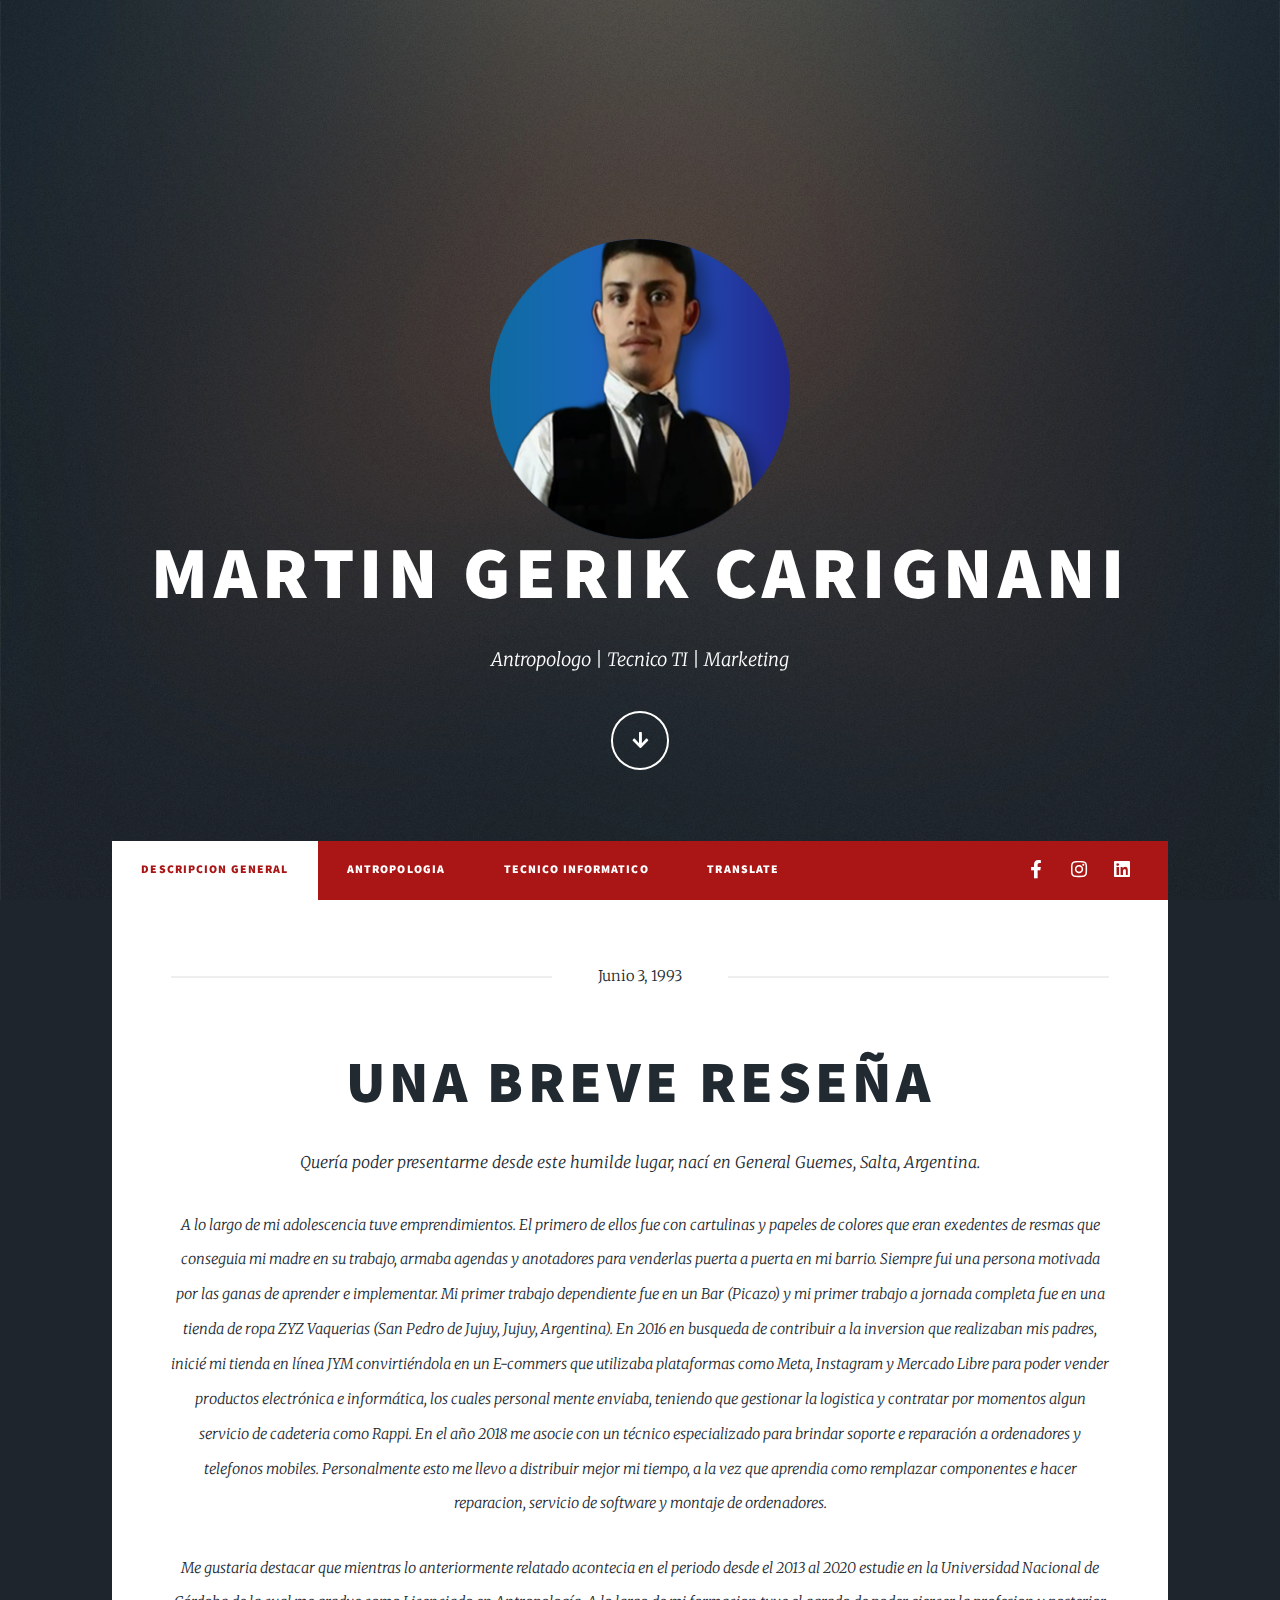
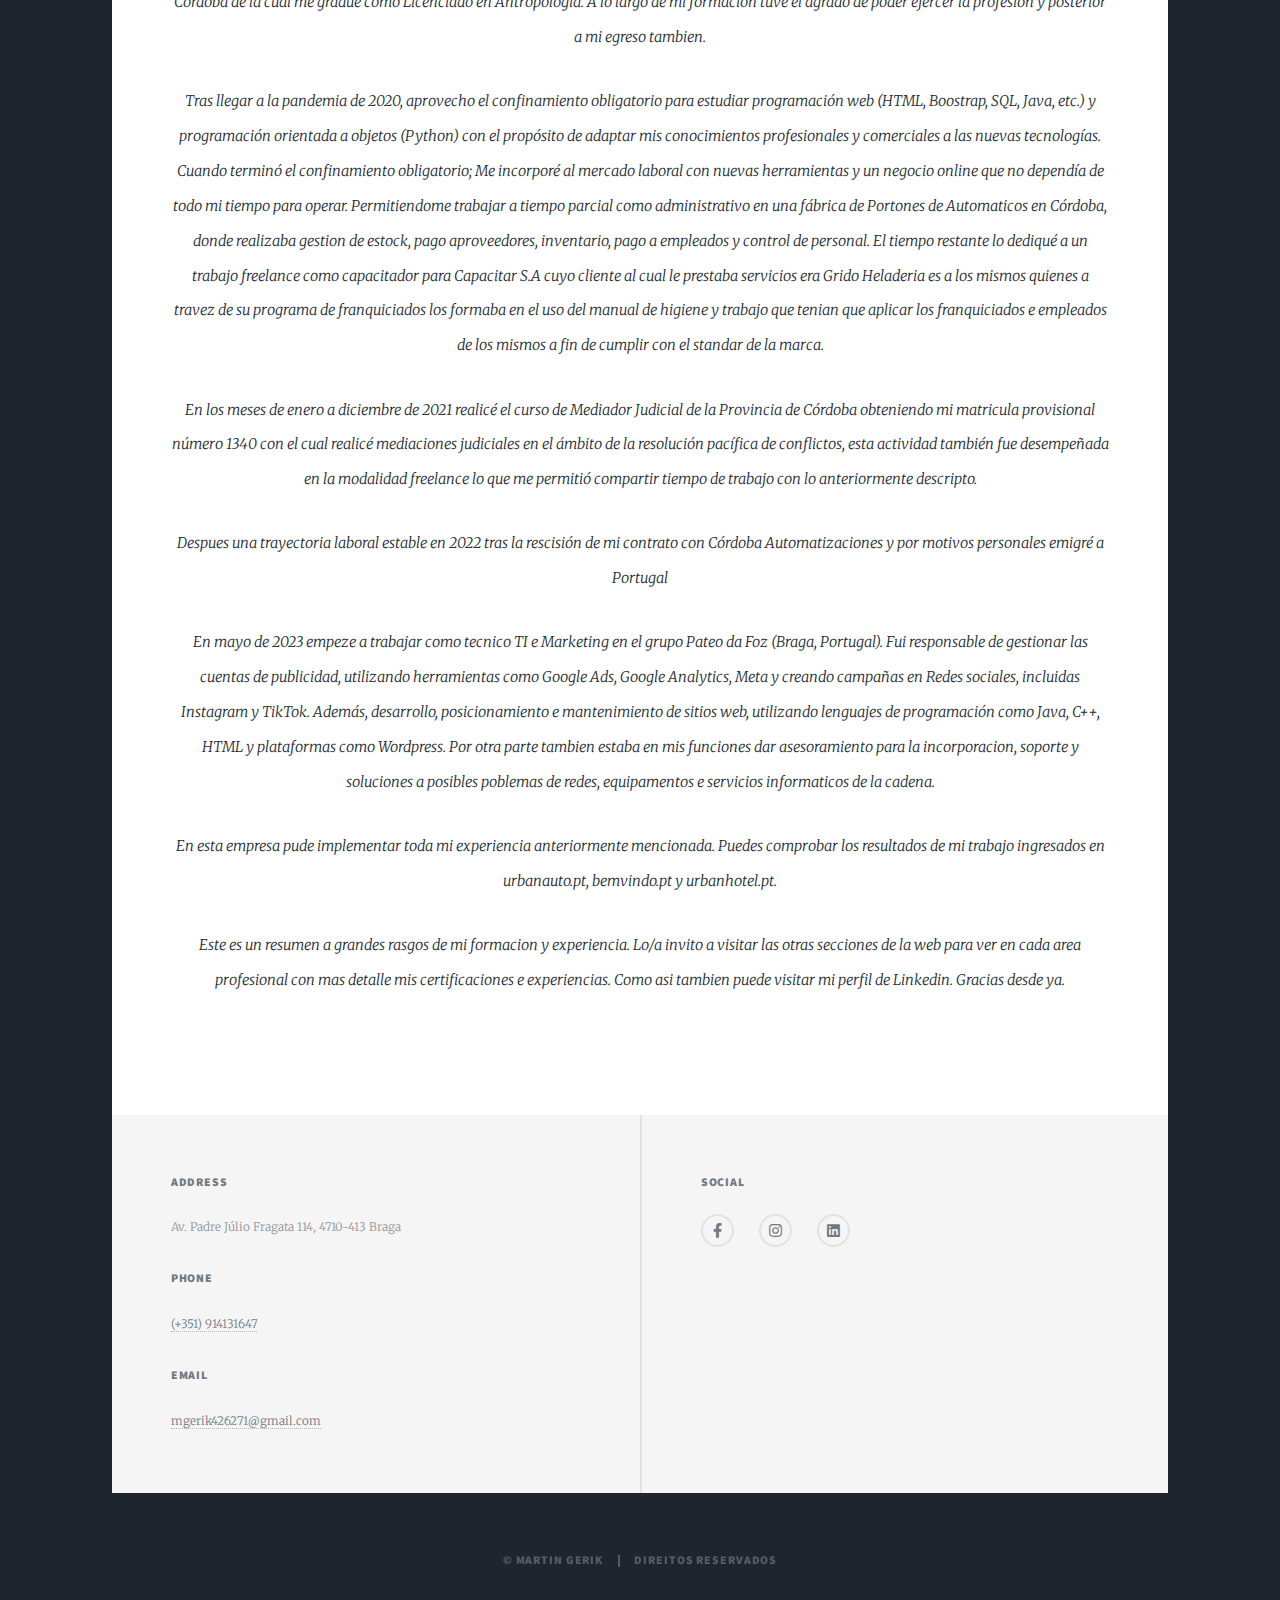
==== index.html @ d009a824 "Update index.html" ====
<!DOCTYPE HTML>
<html>
	<head>
		<title>Lic. Martin Gerik</title>
		<meta charset="utf-8" />
		<meta name="viewport" content="width=device-width, initial-scale=1, user-scalable=no" />
		<link rel="stylesheet" href="assets/css/main.css" />
		<noscript><link rel="stylesheet" href="assets/css/noscript.css" /></noscript>
	</head>
	<body class="is-preload">

		<!-- Wrapper -->
			<div id="wrapper" class="fade-in">

				<!-- Intro -->
					<div id="intro">
						<img src="images/favicon.png" alt="" height="300px" width="300px" />
						<h1>Martin Gerik Carignani<br />
						</h1>
						<p>Antropologo | Tecnico TI | Marketing </p>
						<ul class="actions">
							<li><a href="#header" class="button icon solid solo fa-arrow-down scrolly">Continue</a></li>
						</ul>
					</div>

				<!-- Header -->
					<header id="header">
						<a href="#footer" class="logo">Contacto</a>
					</header>
				<!-- Nav -->
				<nav id="nav">
					<ul class="links">
						<li class="active"><a href="index.html">Descripcion General</a></li>
						<li><a href="antropologia.html">Antropologia</a></li>
						<li><a href="informatico.html">Tecnico Informatico</a></li>
						<li><a class="dropdown-item" href="https://translate.google.com/translate?sl=auto&tl=en&u=https://bemvindo.pt"> Translate</a></li>

					</ul>
					<ul class="icons">
						<li><a href="https://www.facebook.com/martin.gerikcarignani" class="icon brands fa-facebook-f"><span class="label">Facebook</span></a></li>
						<li><a href="https://www.instagram.com/martingerik/" class="icon brands fa-instagram"><span class="label">Instagram</span></a></li>
						<li><a href="https://www.linkedin.com/in/mgerik/" class="icon brands fa-linkedin"><span class="label">Linkedin</span></a></li>
					</ul>
				</nav>

				<!-- Main -->
					<div id="main">

						<!-- Post -->
							<section class="post">
								<header class="major">
									<span class="date">Junio 3, 1993</span>
									<h1>Una breve reseña</h1>
									<p>Quería poder presentarme desde este humilde lugar, nací en General Guemes, Salta, Argentina.</p>
									<p> A lo largo de mi adolescencia tuve emprendimientos. El primero de ellos fue con cartulinas y papeles de colores que eran exedentes de resmas que conseguia mi madre en su trabajo, armaba agendas y anotadores para venderlas puerta a puerta en mi barrio. Siempre fui una persona motivada por las ganas de aprender e implementar.
										Mi primer trabajo dependiente fue en un Bar (Picazo)  y mi primer trabajo a jornada completa fue en una tienda de ropa ZYZ Vaquerias (San Pedro de Jujuy, Jujuy, Argentina).
										En 2016 en busqueda de contribuir a la inversion que realizaban mis padres, inicié mi tienda en línea JYM convirtiéndola en un E-commers que utilizaba plataformas como Meta, Instagram y Mercado Libre para poder vender productos electrónica e informática, los cuales personal mente enviaba, teniendo que gestionar la logistica y contratar por momentos algun servicio de cadeteria como Rappi. En el año 2018 me asocie con un técnico especializado para brindar soporte e reparación a ordenadores y telefonos mobiles. Personalmente esto me llevo a distribuir mejor mi tiempo, a la vez que aprendia como remplazar componentes e hacer reparacion, servicio de software y montaje de ordenadores.</p> 
									<p> Me gustaria destacar que mientras lo anteriormente relatado acontecia en el periodo desde el 2013  al 2020 estudie en la Universidad Nacional de Córdoba de la cual me gradue como Licenciado en Antropología. A lo largo de mi formacion tuve el agrado de poder ejercer la profesion y posterior a mi egreso tambien.</p>
									<p>Tras llegar a la pandemia de 2020, aprovecho el confinamiento obligatorio para estudiar programación web (HTML, Boostrap, SQL, Java, etc.) y programación orientada a objetos (Python) con el propósito de adaptar mis conocimientos profesionales y comerciales a las nuevas tecnologías.
									Cuando terminó el confinamiento obligatorio; Me incorporé al mercado laboral con nuevas herramientas y un negocio online que no dependía de todo mi tiempo para operar. Permitiendome trabajar a tiempo parcial como administrativo en una fábrica de Portones de Automaticos en Córdoba, donde realizaba gestion de estock, pago aproveedores, inventario, pago a empleados y control de personal. El tiempo restante lo dediqué a un trabajo freelance como capacitador para Capacitar S.A cuyo cliente al cual le prestaba servicios era Grido Heladeria es a los mismos quienes a travez de su programa de franquiciados los formaba en el uso del manual de higiene y trabajo que tenian que aplicar los franquiciados e empleados de los mismos a fin de cumplir con el standar de la marca.</p>
									<p>En los meses de enero a diciembre de 2021 realicé el curso de Mediador Judicial de la Provincia de Córdoba obteniendo mi matricula provisional número 1340 con el cual realicé mediaciones judiciales en el ámbito de la resolución pacífica de conflictos, esta actividad también fue desempeñada en la modalidad freelance lo que me permitió compartir tiempo de trabajo con lo anteriormente descripto.</p>
									<p>Despues una trayectoria laboral estable en 2022 tras la rescisión de mi contrato con Córdoba Automatizaciones y por motivos personales emigré a Portugal</p>
									<p>En mayo de 2023 empeze a trabajar como tecnico TI e Marketing en el grupo Pateo da Foz (Braga, Portugal). Fui responsable de gestionar las cuentas de publicidad, utilizando herramientas como Google Ads, Google Analytics, Meta y creando campañas en Redes sociales, incluidas Instagram y TikTok. Además, desarrollo, posicionamiento e mantenimiento de sitios web, utilizando lenguajes de programación como Java, C++, HTML y plataformas como Wordpress. Por otra parte tambien estaba en mis funciones dar asesoramiento para la incorporacion, soporte y soluciones a posibles poblemas de redes, equipamentos e servicios informaticos de la cadena.</p>
									<p>En esta empresa pude implementar toda mi experiencia anteriormente mencionada. Puedes comprobar los resultados de mi trabajo ingresados ​​en urbanauto.pt, bemvindo.pt y urbanhotel.pt.
									<p>Este es un resumen a grandes rasgos de mi formacion y experiencia. Lo/a invito a visitar las otras secciones de la web para ver en cada area profesional con mas detalle mis certificaciones e experiencias. Como asi tambien puede visitar mi perfil de Linkedin. Gracias desde ya.</p>
								</header>
							</section>

					</div>

				<!-- Footer -->
					<footer id="footer">
						<section>
							<h3>Address</h3>
								<p>Av. Padre Júlio Fragata 114, 4710-413 Braga</p>
								<h3>Phone</h3>
								<p><a href="#">(+351) 914131647</a></p>
								<h3>Email</h3>
								<p><a href="#">mgerik426271@gmail.com</a></p>
						</section>
								<section>
									<h3>Social</h3>
									<ul class="icons alt">
										<li><a href="https://m.facebook.com/urbanhotel.pt" class="icon brands alt fa-facebook-f"><span class="label">Facebook</span></a></li>
										<li><a href="https://www.instagram.com/urbanhotelgroup/" class="icon brands alt fa-instagram"><span class="label">Instagram</span></a></li>
										<li><a href="https://www.linkedin.com/in/mgerik/" class="icon brands fa-linkedin"><span class="label">Linkedin</span></a></li>
									</ul>
								</section>
							</section>
						</footer>
				<!-- Copyright -->
					<div id="copyright">
						<ul><li>&copy; Martin Gerik</li><li>direitos reservados <a href=""></a></li></ul>
					</div>

			</div>

		<!-- Scripts -->
			<script src="assets/js/jquery.min.js"></script>
			<script src="assets/js/jquery.scrollex.min.js"></script>
			<script src="assets/js/jquery.scrolly.min.js"></script>
			<script src="assets/js/browser.min.js"></script>
			<script src="assets/js/breakpoints.min.js"></script>
			<script src="assets/js/util.js"></script>
			<script src="assets/js/main.js"></script>

	</body>
</html>
---- assets/css/main.css ----
@import url(fontawesome-all.min.css);
@import url("https://fonts.googleapis.com/css?family=Merriweather:300,700,300italic,700italic|Source+Sans+Pro:900");

/*
	Massively by HTML5 UP
	html5up.net | @ajlkn
	Free for personal and commercial use under the CCA 3.0 license (html5up.net/license)
*/

html, body, div, span, applet, object,
iframe, h1, h2, h3, h4, h5, h6, p, blockquote,
pre, a, abbr, acronym, address, big, cite,
code, del, dfn, em, img, ins, kbd, q, s, samp,
small, strike, strong, sub, sup, tt, var, b,
u, i, center, dl, dt, dd, ol, ul, li, fieldset,
form, label, legend, table, caption, tbody,
tfoot, thead, tr, th, td, article, aside,
canvas, details, embed, figure, figcaption,
footer, header, hgroup, menu, nav, output, ruby,
section, summary, time, mark, audio, video {
	margin: 0;
	padding: 0;
	border: 0;
	font-size: 100%;
	font: inherit;
	vertical-align: baseline;}

article, aside, details, figcaption, figure,
footer, header, hgroup, menu, nav, section {
	display: block;}

body {
	line-height: 1;
}

ol, ul {
	list-style: none;
}

blockquote, q {
	quotes: none;
}

	blockquote:before, blockquote:after, q:before, q:after {
		content: '';
		content: none;
	}

table {
	border-collapse: collapse;
	border-spacing: 0;
}

body {
	-webkit-text-size-adjust: none;
}

mark {
	background-color: transparent;
	color: inherit;
}

input::-moz-focus-inner {
	border: 0;
	padding: 0;
}

input, select, textarea {
	-moz-appearance: none;
	-webkit-appearance: none;
	-ms-appearance: none;
	appearance: none;
}

/* Basic */

	@-ms-viewport {
		width: device-width;
	}

	body {
		-ms-overflow-style: scrollbar;
	}

	@media screen and (max-width: 480px) {

		html, body {
			min-width: 320px;
		}

	}

	html {
		box-sizing: border-box;
	}

	*, *:before, *:after {
		box-sizing: inherit;
	}

	body {
		background-color: #1e252d;
	}

		body.is-preload *, body.is-preload *:before, body.is-preload *:after {
			-moz-animation: none !important;
			-webkit-animation: none !important;
			-ms-animation: none !important;
			animation: none !important;
			-moz-transition: none !important;
			-webkit-transition: none !important;
			-ms-transition: none !important;
			transition: none !important;
		}

/* Type */

	html {
		font-size: 12pt;
	}

		@media screen and (max-width: 1680px) {

			html {
				font-size: 12pt;
			}

		}

		@media screen and (max-width: 1280px) {

			html {
				font-size: 11pt;
			}

		}

		@media screen and (max-width: 360px) {

			html {
				font-size: 10pt;
			}

		}

	body {
		color: #212931;
	}

	body, input, select, textarea {
		font-family: "Merriweather", Georgia, serif;
		font-weight: 300;
		font-size: 1rem;
		line-height: 2.375;
	}

	a {
		-moz-transition: color 0.2s ease-in-out, background-color 0.2s ease-in-out, border-color 0.2s ease-in-out, box-shadow 0.2s ease-in-out;
		-webkit-transition: color 0.2s ease-in-out, background-color 0.2s ease-in-out, border-color 0.2s ease-in-out, box-shadow 0.2s ease-in-out;
		-ms-transition: color 0.2s ease-in-out, background-color 0.2s ease-in-out, border-color 0.2s ease-in-out, box-shadow 0.2s ease-in-out;
		transition: color 0.2s ease-in-out, background-color 0.2s ease-in-out, border-color 0.2s ease-in-out, box-shadow 0.2s ease-in-out;
		border-bottom: dotted 1px;
		text-decoration: none;
	}

		a:hover {
			border-bottom-color: transparent;
		}

	strong, b {
		font-weight: 600;
	}

	em, i {
		font-style: italic;
	}

	p {
		text-align: justify;
		margin: 0 0 2rem 0;
	}

	h1, h2, h3, h4, h5, h6 {
		font-family: "Source Sans Pro", Helvetica, sans-serif;
		font-weight: 900;
		line-height: 1.5;
		letter-spacing: 0.075em;
		text-transform: uppercase;
		margin: 0 0 1rem 0;
	}

		h1 a, h2 a, h3 a, h4 a, h5 a, h6 a {
			border-bottom: 0;
			color: inherit;
			text-decoration: none;
		}

	h1 {
		font-size: 4rem;
		line-height: 1.1;
		margin: 0 0 2rem 0;
	}

	h2 {
		font-size: 1.75rem;
		line-height: 1.3;
		margin: 0 0 1.5rem 0;
	}

	h3 {
		font-size: 1.25rem;
		margin: 0 0 1.5rem 0;
		text-align: left ;
	}

	h4 {
		font-size: 1rem;
	}

	h5 {
		font-size: 0.9rem;
	}

	h6 {
		font-size: 0.8rem;
	}

	sub {
		font-size: 0.8rem;
		position: relative;
		top: 0.5rem;
	}

	sup {
		font-size: 0.8rem;
		position: relative;
		top: -0.5rem;
	}

	blockquote {
		border-left: solid 4px;
		font-style: italic;
		margin: 0 0 2rem 0;
		padding: 0.5rem 0 0.5rem 2rem;
	}

	code {
		border: solid 2px;
		font-family: "Courier New", monospace;
		font-size: 0.9rem;
		margin: 0 0.25rem;
		padding: 0.25rem 0.65rem;
	}

	pre {
		-webkit-overflow-scrolling: touch;
		font-family: "Courier New", monospace;
		font-size: 0.9rem;
		margin: 0 0 2rem 0;
	}

		pre code {
			display: block;
			line-height: 1.75;
			padding: 1rem 1.5rem;
			overflow-x: auto;
		}

	hr {
		border: 0;
		border-bottom: solid 2px;
		margin: 3rem 0;
	}

		hr.major {
			margin: 8rem 0;
		}

	.align-left {
		text-align: left;
	}

	.align-center {
		text-align: center;
	}

	.align-right {
		text-align: right;
	}

	input, select, textarea {
		color: #212931;
	}

	a {
		color: #212931;
		border-bottom-color: rgba(33, 41, 49, 0.5);
	}

		a:hover {
			border-bottom-color: transparent;
			color: #b40909 !important;
		}

	strong, b {
		color: #212931;
	}

	h1, h2, h3, h4, h5, h6 {
		color: #212931;
	}

	blockquote {
		border-left-color: #eeeeee;
	}

	code {
		background: rgba(220, 220, 220, 0.25);
		border-color: #eeeeee;
	}

	hr {
		border-bottom-color: #eeeeee;
	}
	/* Carrucel*/
	
/* Row */

	.row {
		display: flex;
		flex-wrap: wrap;
		box-sizing: border-box;
		align-items: stretch;
	}

		.row > * {
			box-sizing: border-box;
		}

		.row.gtr-uniform > * > :last-child {
			margin-bottom: 0;
		}

		.row.aln-left {
			justify-content: flex-start;
		}

		.row.aln-center {
			justify-content: center;
		}

		.row.aln-right {
			justify-content: flex-end;
		}

		.row.aln-top {
			align-items: flex-start;
		}

		.row.aln-middle {
			align-items: center;
		}

		.row.aln-bottom {
			align-items: flex-end;
		}

		.row > .imp {
			order: -1;
		}

		.row > .col-1 {
			width: 8.33333%;
		}

		.row > .off-1 {
			margin-left: 8.33333%;
		}

		.row > .col-2 {
			width: 16.66667%;
		}

		.row > .off-2 {
			margin-left: 16.66667%;
		}

		.row > .col-3 {
			width: 25%;
		}

		.row > .off-3 {
			margin-left: 25%;
		}

		.row > .col-4 {
			width: 33.33333%;
		}

		.row > .off-4 {
			margin-left: 33.33333%;
		}

		.row > .col-5 {
			width: 41.66667%;
		}

		.row > .off-5 {
			margin-left: 41.66667%;
		}

		.row > .col-6 {
			width: 50%;
		}

		.row > .off-6 {
			margin-left: 50%;
		}

		.row > .col-7 {
			width: 58.33333%;
		}

		.row > .off-7 {
			margin-left: 58.33333%;
		}

		.row > .col-8 {
			width: 66.66667%;
		}

		.row > .off-8 {
			margin-left: 66.66667%;
		}

		.row > .col-9 {
			width: 75%;
		}

		.row > .off-9 {
			margin-left: 75%;
		}

		.row > .col-10 {
			width: 83.33333%;
		}

		.row > .off-10 {
			margin-left: 83.33333%;
		}

		.row > .col-11 {
			width: 91.66667%;
		}

		.row > .off-11 {
			margin-left: 91.66667%;
		}

		.row > .col-12 {
			width: 100%;
		}

		.row > .off-12 {
			margin-left: 100%;
		}

		.row.gtr-0 {
			margin-top: 0;
			margin-left: 0rem;
		}

			.row.gtr-0 > * {
				padding: 0 0 0 0rem;
			}

			.row.gtr-0.gtr-uniform {
				margin-top: 0rem;
			}

				.row.gtr-0.gtr-uniform > * {
					padding-top: 0rem;
				}

		.row.gtr-25 {
			margin-top: 0;
			margin-left: -0.375rem;
		}

			.row.gtr-25 > * {
				padding: 0 0 0 0.375rem;
			}

			.row.gtr-25.gtr-uniform {
				margin-top: -0.375rem;
			}

				.row.gtr-25.gtr-uniform > * {
					padding-top: 0.375rem;
				}

		.row.gtr-50 {
			margin-top: 0;
			margin-left: -0.75rem;
		}

			.row.gtr-50 > * {
				padding: 0 0 0 0.75rem;
			}

			.row.gtr-50.gtr-uniform {
				margin-top: -0.75rem;
			}

				.row.gtr-50.gtr-uniform > * {
					padding-top: 0.75rem;
				}

		.row {
			margin-top: 0;
			margin-left: -1.5rem;
		}

			.row > * {
				padding: 0 0 0 1.5rem;
			}

			.row.gtr-uniform {
				margin-top: -1.5rem;
			}

				.row.gtr-uniform > * {
					padding-top: 1.5rem;
				}

		.row.gtr-150 {
			margin-top: 0;
			margin-left: -2.25rem;
		}

			.row.gtr-150 > * {
				padding: 0 0 0 2.25rem;
			}

			.row.gtr-150.gtr-uniform {
				margin-top: -2.25rem;
			}

				.row.gtr-150.gtr-uniform > * {
					padding-top: 2.25rem;
				}

		.row.gtr-200 {
			margin-top: 0;
			margin-left: -3rem;
		}

			.row.gtr-200 > * {
				padding: 0 0 0 3rem;
			}

			.row.gtr-200.gtr-uniform {
				margin-top: -3rem;
			}

				.row.gtr-200.gtr-uniform > * {
					padding-top: 3rem;
				}

		@media screen and (max-width: 1680px) {

			.row {
				display: flex;
				flex-wrap: wrap;
				box-sizing: border-box;
				align-items: stretch;
			}

				.row > * {
					box-sizing: border-box;
				}

				.row.gtr-uniform > * > :last-child {
					margin-bottom: 0;
				}

				.row.aln-left {
					justify-content: flex-start;
				}

				.row.aln-center {
					justify-content: center;
				}

				.row.aln-right {
					justify-content: flex-end;
				}

				.row.aln-top {
					align-items: flex-start;
				}

				.row.aln-middle {
					align-items: center;
				}

				.row.aln-bottom {
					align-items: flex-end;
				}

				.row > .imp-xlarge {
					order: -1;
				}

				.row > .col-1-xlarge {
					width: 8.33333%;
				}

				.row > .off-1-xlarge {
					margin-left: 8.33333%;
				}

				.row > .col-2-xlarge {
					width: 16.66667%;
				}

				.row > .off-2-xlarge {
					margin-left: 16.66667%;
				}

				.row > .col-3-xlarge {
					width: 25%;
				}

				.row > .off-3-xlarge {
					margin-left: 25%;
				}

				.row > .col-4-xlarge {
					width: 33.33333%;
				}

				.row > .off-4-xlarge {
					margin-left: 33.33333%;
				}

				.row > .col-5-xlarge {
					width: 41.66667%;
				}

				.row > .off-5-xlarge {
					margin-left: 41.66667%;
				}

				.row > .col-6-xlarge {
					width: 50%;
				}

				.row > .off-6-xlarge {
					margin-left: 50%;
				}

				.row > .col-7-xlarge {
					width: 58.33333%;
				}

				.row > .off-7-xlarge {
					margin-left: 58.33333%;
				}

				.row > .col-8-xlarge {
					width: 66.66667%;
				}

				.row > .off-8-xlarge {
					margin-left: 66.66667%;
				}

				.row > .col-9-xlarge {
					width: 75%;
				}

				.row > .off-9-xlarge {
					margin-left: 75%;
				}

				.row > .col-10-xlarge {
					width: 83.33333%;
				}

				.row > .off-10-xlarge {
					margin-left: 83.33333%;
				}

				.row > .col-11-xlarge {
					width: 91.66667%;
				}

				.row > .off-11-xlarge {
					margin-left: 91.66667%;
				}

				.row > .col-12-xlarge {
					width: 100%;
				}

				.row > .off-12-xlarge {
					margin-left: 100%;
				}

				.row.gtr-0 {
					margin-top: 0;
					margin-left: 0rem;
				}

					.row.gtr-0 > * {
						padding: 0 0 0 0rem;
					}

					.row.gtr-0.gtr-uniform {
						margin-top: 0rem;
					}

						.row.gtr-0.gtr-uniform > * {
							padding-top: 0rem;
						}

				.row.gtr-25 {
					margin-top: 0;
					margin-left: -0.375rem;
				}

					.row.gtr-25 > * {
						padding: 0 0 0 0.375rem;
					}

					.row.gtr-25.gtr-uniform {
						margin-top: -0.375rem;
					}

						.row.gtr-25.gtr-uniform > * {
							padding-top: 0.375rem;
						}

				.row.gtr-50 {
					margin-top: 0;
					margin-left: -0.75rem;
				}

					.row.gtr-50 > * {
						padding: 0 0 0 0.75rem;
					}

					.row.gtr-50.gtr-uniform {
						margin-top: -0.75rem;
					}

						.row.gtr-50.gtr-uniform > * {
							padding-top: 0.75rem;
						}

				.row {
					margin-top: 0;
					margin-left: -1.5rem;
				}

					.row > * {
						padding: 0 0 0 1.5rem;
					}

					.row.gtr-uniform {
						margin-top: -1.5rem;
					}

						.row.gtr-uniform > * {
							padding-top: 1.5rem;
						}

				.row.gtr-150 {
					margin-top: 0;
					margin-left: -2.25rem;
				}

					.row.gtr-150 > * {
						padding: 0 0 0 2.25rem;
					}

					.row.gtr-150.gtr-uniform {
						margin-top: -2.25rem;
					}

						.row.gtr-150.gtr-uniform > * {
							padding-top: 2.25rem;
						}

				.row.gtr-200 {
					margin-top: 0;
					margin-left: -3rem;
				}

					.row.gtr-200 > * {
						padding: 0 0 0 3rem;
					}

					.row.gtr-200.gtr-uniform {
						margin-top: -3rem;
					}

						.row.gtr-200.gtr-uniform > * {
							padding-top: 3rem;
						}

		}

		@media screen and (max-width: 1280px) {

			.row {
				display: flex;
				flex-wrap: wrap;
				box-sizing: border-box;
				align-items: stretch;
			}

				.row > * {
					box-sizing: border-box;
				}

				.row.gtr-uniform > * > :last-child {
					margin-bottom: 0;
				}

				.row.aln-left {
					justify-content: flex-start;
				}

				.row.aln-center {
					justify-content: center;
				}

				.row.aln-right {
					justify-content: flex-end;
				}

				.row.aln-top {
					align-items: flex-start;
				}

				.row.aln-middle {
					align-items: center;
				}

				.row.aln-bottom {
					align-items: flex-end;
				}

				.row > .imp-large {
					order: -1;
				}

				.row > .col-1-large {
					width: 8.33333%;
				}

				.row > .off-1-large {
					margin-left: 8.33333%;
				}

				.row > .col-2-large {
					width: 16.66667%;
				}

				.row > .off-2-large {
					margin-left: 16.66667%;
				}

				.row > .col-3-large {
					width: 25%;
				}

				.row > .off-3-large {
					margin-left: 25%;
				}

				.row > .col-4-large {
					width: 33.33333%;
				}

				.row > .off-4-large {
					margin-left: 33.33333%;
				}

				.row > .col-5-large {
					width: 41.66667%;
				}

				.row > .off-5-large {
					margin-left: 41.66667%;
				}

				.row > .col-6-large {
					width: 50%;
				}

				.row > .off-6-large {
					margin-left: 50%;
				}

				.row > .col-7-large {
					width: 58.33333%;
				}

				.row > .off-7-large {
					margin-left: 58.33333%;
				}

				.row > .col-8-large {
					width: 66.66667%;
				}

				.row > .off-8-large {
					margin-left: 66.66667%;
				}

				.row > .col-9-large {
					width: 75%;
				}

				.row > .off-9-large {
					margin-left: 75%;
				}

				.row > .col-10-large {
					width: 83.33333%;
				}

				.row > .off-10-large {
					margin-left: 83.33333%;
				}

				.row > .col-11-large {
					width: 91.66667%;
				}

				.row > .off-11-large {
					margin-left: 91.66667%;
				}

				.row > .col-12-large {
					width: 100%;
				}

				.row > .off-12-large {
					margin-left: 100%;
				}

				.row.gtr-0 {
					margin-top: 0;
					margin-left: 0rem;
				}

					.row.gtr-0 > * {
						padding: 0 0 0 0rem;
					}

					.row.gtr-0.gtr-uniform {
						margin-top: 0rem;
					}

						.row.gtr-0.gtr-uniform > * {
							padding-top: 0rem;
						}

				.row.gtr-25 {
					margin-top: 0;
					margin-left: -0.375rem;
				}

					.row.gtr-25 > * {
						padding: 0 0 0 0.375rem;
					}

					.row.gtr-25.gtr-uniform {
						margin-top: -0.375rem;
					}

						.row.gtr-25.gtr-uniform > * {
							padding-top: 0.375rem;
						}

				.row.gtr-50 {
					margin-top: 0;
					margin-left: -0.75rem;
				}

					.row.gtr-50 > * {
						padding: 0 0 0 0.75rem;
					}

					.row.gtr-50.gtr-uniform {
						margin-top: -0.75rem;
					}

						.row.gtr-50.gtr-uniform > * {
							padding-top: 0.75rem;
						}

				.row {
					margin-top: 0;
					margin-left: -1.5rem;
				}

					.row > * {
						padding: 0 0 0 1.5rem;
					}

					.row.gtr-uniform {
						margin-top: -1.5rem;
					}

						.row.gtr-uniform > * {
							padding-top: 1.5rem;
						}

				.row.gtr-150 {
					margin-top: 0;
					margin-left: -2.25rem;
				}

					.row.gtr-150 > * {
						padding: 0 0 0 2.25rem;
					}

					.row.gtr-150.gtr-uniform {
						margin-top: -2.25rem;
					}

						.row.gtr-150.gtr-uniform > * {
							padding-top: 2.25rem;
						}

				.row.gtr-200 {
					margin-top: 0;
					margin-left: -3rem;
				}

					.row.gtr-200 > * {
						padding: 0 0 0 3rem;
					}

					.row.gtr-200.gtr-uniform {
						margin-top: -3rem;
					}

						.row.gtr-200.gtr-uniform > * {
							padding-top: 3rem;
						}

		}

		@media screen and (max-width: 980px) {

			.row {
				display: flex;
				flex-wrap: wrap;
				box-sizing: border-box;
				align-items: stretch;
			}

				.row > * {
					box-sizing: border-box;
				}

				.row.gtr-uniform > * > :last-child {
					margin-bottom: 0;
				}

				.row.aln-left {
					justify-content: flex-start;
				}

				.row.aln-center {
					justify-content: center;
				}

				.row.aln-right {
					justify-content: flex-end;
				}

				.row.aln-top {
					align-items: flex-start;
				}

				.row.aln-middle {
					align-items: center;
				}

				.row.aln-bottom {
					align-items: flex-end;
				}

				.row > .imp-medium {
					order: -1;
				}

				.row > .col-1-medium {
					width: 8.33333%;
				}

				.row > .off-1-medium {
					margin-left: 8.33333%;
				}

				.row > .col-2-medium {
					width: 16.66667%;
				}

				.row > .off-2-medium {
					margin-left: 16.66667%;
				}

				.row > .col-3-medium {
					width: 25%;
				}

				.row > .off-3-medium {
					margin-left: 25%;
				}

				.row > .col-4-medium {
					width: 33.33333%;
				}

				.row > .off-4-medium {
					margin-left: 33.33333%;
				}

				.row > .col-5-medium {
					width: 41.66667%;
				}

				.row > .off-5-medium {
					margin-left: 41.66667%;
				}

				.row > .col-6-medium {
					width: 50%;
				}

				.row > .off-6-medium {
					margin-left: 50%;
				}

				.row > .col-7-medium {
					width: 58.33333%;
				}

				.row > .off-7-medium {
					margin-left: 58.33333%;
				}

				.row > .col-8-medium {
					width: 66.66667%;
				}

				.row > .off-8-medium {
					margin-left: 66.66667%;
				}

				.row > .col-9-medium {
					width: 75%;
				}

				.row > .off-9-medium {
					margin-left: 75%;
				}

				.row > .col-10-medium {
					width: 83.33333%;
				}

				.row > .off-10-medium {
					margin-left: 83.33333%;
				}

				.row > .col-11-medium {
					width: 91.66667%;
				}

				.row > .off-11-medium {
					margin-left: 91.66667%;
				}

				.row > .col-12-medium {
					width: 100%;
				}

				.row > .off-12-medium {
					margin-left: 100%;
				}

				.row.gtr-0 {
					margin-top: 0;
					margin-left: 0rem;
				}

					.row.gtr-0 > * {
						padding: 0 0 0 0rem;
					}

					.row.gtr-0.gtr-uniform {
						margin-top: 0rem;
					}

						.row.gtr-0.gtr-uniform > * {
							padding-top: 0rem;
						}

				.row.gtr-25 {
					margin-top: 0;
					margin-left: -0.375rem;
				}

					.row.gtr-25 > * {
						padding: 0 0 0 0.375rem;
					}

					.row.gtr-25.gtr-uniform {
						margin-top: -0.375rem;
					}

						.row.gtr-25.gtr-uniform > * {
							padding-top: 0.375rem;
						}

				.row.gtr-50 {
					margin-top: 0;
					margin-left: -0.75rem;
				}

					.row.gtr-50 > * {
						padding: 0 0 0 0.75rem;
					}

					.row.gtr-50.gtr-uniform {
						margin-top: -0.75rem;
					}

						.row.gtr-50.gtr-uniform > * {
							padding-top: 0.75rem;
						}

				.row {
					margin-top: 0;
					margin-left: -1.5rem;
				}

					.row > * {
						padding: 0 0 0 1.5rem;
					}

					.row.gtr-uniform {
						margin-top: -1.5rem;
					}

						.row.gtr-uniform > * {
							padding-top: 1.5rem;
						}

				.row.gtr-150 {
					margin-top: 0;
					margin-left: -2.25rem;
				}

					.row.gtr-150 > * {
						padding: 0 0 0 2.25rem;
					}

					.row.gtr-150.gtr-uniform {
						margin-top: -2.25rem;
					}

						.row.gtr-150.gtr-uniform > * {
							padding-top: 2.25rem;
						}

				.row.gtr-200 {
					margin-top: 0;
					margin-left: -3rem;
				}

					.row.gtr-200 > * {
						padding: 0 0 0 3rem;
					}

					.row.gtr-200.gtr-uniform {
						margin-top: -3rem;
					}

						.row.gtr-200.gtr-uniform > * {
							padding-top: 3rem;
						}

		}

		@media screen and (max-width: 736px) {

			.row {
				display: flex;
				flex-wrap: wrap;
				box-sizing: border-box;
				align-items: stretch;
			}

				.row > * {
					box-sizing: border-box;
				}

				.row.gtr-uniform > * > :last-child {
					margin-bottom: 0;
				}

				.row.aln-left {
					justify-content: flex-start;
				}

				.row.aln-center {
					justify-content: center;
				}

				.row.aln-right {
					justify-content: flex-end;
				}

				.row.aln-top {
					align-items: flex-start;
				}

				.row.aln-middle {
					align-items: center;
				}

				.row.aln-bottom {
					align-items: flex-end;
				}

				.row > .imp-small {
					order: -1;
				}

				.row > .col-1-small {
					width: 8.33333%;
				}

				.row > .off-1-small {
					margin-left: 8.33333%;
				}

				.row > .col-2-small {
					width: 16.66667%;
				}

				.row > .off-2-small {
					margin-left: 16.66667%;
				}

				.row > .col-3-small {
					width: 25%;
				}

				.row > .off-3-small {
					margin-left: 25%;
				}

				.row > .col-4-small {
					width: 33.33333%;
				}

				.row > .off-4-small {
					margin-left: 33.33333%;
				}

				.row > .col-5-small {
					width: 41.66667%;
				}

				.row > .off-5-small {
					margin-left: 41.66667%;
				}

				.row > .col-6-small {
					width: 50%;
				}

				.row > .off-6-small {
					margin-left: 50%;
				}

				.row > .col-7-small {
					width: 58.33333%;
				}

				.row > .off-7-small {
					margin-left: 58.33333%;
				}

				.row > .col-8-small {
					width: 66.66667%;
				}

				.row > .off-8-small {
					margin-left: 66.66667%;
				}

				.row > .col-9-small {
					width: 75%;
				}

				.row > .off-9-small {
					margin-left: 75%;
				}

				.row > .col-10-small {
					width: 83.33333%;
				}

				.row > .off-10-small {
					margin-left: 83.33333%;
				}

				.row > .col-11-small {
					width: 91.66667%;
				}

				.row > .off-11-small {
					margin-left: 91.66667%;
				}

				.row > .col-12-small {
					width: 100%;
				}

				.row > .off-12-small {
					margin-left: 100%;
				}

				.row.gtr-0 {
					margin-top: 0;
					margin-left: 0rem;
				}

					.row.gtr-0 > * {
						padding: 0 0 0 0rem;
					}

					.row.gtr-0.gtr-uniform {
						margin-top: 0rem;
					}

						.row.gtr-0.gtr-uniform > * {
							padding-top: 0rem;
						}

				.row.gtr-25 {
					margin-top: 0;
					margin-left: -0.375rem;
				}

					.row.gtr-25 > * {
						padding: 0 0 0 0.375rem;
					}

					.row.gtr-25.gtr-uniform {
						margin-top: -0.375rem;
					}

						.row.gtr-25.gtr-uniform > * {
							padding-top: 0.375rem;
						}

				.row.gtr-50 {
					margin-top: 0;
					margin-left: -0.75rem;
				}

					.row.gtr-50 > * {
						padding: 0 0 0 0.75rem;
					}

					.row.gtr-50.gtr-uniform {
						margin-top: -0.75rem;
					}

						.row.gtr-50.gtr-uniform > * {
							padding-top: 0.75rem;
						}

				.row {
					margin-top: 0;
					margin-left: -1.5rem;
				}

					.row > * {
						padding: 0 0 0 1.5rem;
					}

					.row.gtr-uniform {
						margin-top: -1.5rem;
					}

						.row.gtr-uniform > * {
							padding-top: 1.5rem;
						}

				.row.gtr-150 {
					margin-top: 0;
					margin-left: -2.25rem;
				}

					.row.gtr-150 > * {
						padding: 0 0 0 2.25rem;
					}

					.row.gtr-150.gtr-uniform {
						margin-top: -2.25rem;
					}

						.row.gtr-150.gtr-uniform > * {
							padding-top: 2.25rem;
						}

				.row.gtr-200 {
					margin-top: 0;
					margin-left: -3rem;
				}

					.row.gtr-200 > * {
						padding: 0 0 0 3rem;
					}

					.row.gtr-200.gtr-uniform {
						margin-top: -3rem;
					}

						.row.gtr-200.gtr-uniform > * {
							padding-top: 3rem;
						}

		}

		@media screen and (max-width: 480px) {

			.row {
				display: flex;
				flex-wrap: wrap;
				box-sizing: border-box;
				align-items: stretch;
			}

				.row > * {
					box-sizing: border-box;
				}

				.row.gtr-uniform > * > :last-child {
					margin-bottom: 0;
				}

				.row.aln-left {
					justify-content: flex-start;
				}

				.row.aln-center {
					justify-content: center;
				}

				.row.aln-right {
					justify-content: flex-end;
				}

				.row.aln-top {
					align-items: flex-start;
				}

				.row.aln-middle {
					align-items: center;
				}

				.row.aln-bottom {
					align-items: flex-end;
				}

				.row > .imp-xsmall {
					order: -1;
				}

				.row > .col-1-xsmall {
					width: 8.33333%;
				}

				.row > .off-1-xsmall {
					margin-left: 8.33333%;
				}

				.row > .col-2-xsmall {
					width: 16.66667%;
				}

				.row > .off-2-xsmall {
					margin-left: 16.66667%;
				}

				.row > .col-3-xsmall {
					width: 25%;
				}

				.row > .off-3-xsmall {
					margin-left: 25%;
				}

				.row > .col-4-xsmall {
					width: 33.33333%;
				}

				.row > .off-4-xsmall {
					margin-left: 33.33333%;
				}

				.row > .col-5-xsmall {
					width: 41.66667%;
				}

				.row > .off-5-xsmall {
					margin-left: 41.66667%;
				}

				.row > .col-6-xsmall {
					width: 50%;
				}

				.row > .off-6-xsmall {
					margin-left: 50%;
				}

				.row > .col-7-xsmall {
					width: 58.33333%;
				}

				.row > .off-7-xsmall {
					margin-left: 58.33333%;
				}

				.row > .col-8-xsmall {
					width: 66.66667%;
				}

				.row > .off-8-xsmall {
					margin-left: 66.66667%;
				}

				.row > .col-9-xsmall {
					width: 75%;
				}

				.row > .off-9-xsmall {
					margin-left: 75%;
				}

				.row > .col-10-xsmall {
					width: 83.33333%;
				}

				.row > .off-10-xsmall {
					margin-left: 83.33333%;
				}

				.row > .col-11-xsmall {
					width: 91.66667%;
				}

				.row > .off-11-xsmall {
					margin-left: 91.66667%;
				}

				.row > .col-12-xsmall {
					width: 100%;
				}

				.row > .off-12-xsmall {
					margin-left: 100%;
				}

				.row.gtr-0 {
					margin-top: 0;
					margin-left: 0rem;
				}

					.row.gtr-0 > * {
						padding: 0 0 0 0rem;
					}

					.row.gtr-0.gtr-uniform {
						margin-top: 0rem;
					}

						.row.gtr-0.gtr-uniform > * {
							padding-top: 0rem;
						}

				.row.gtr-25 {
					margin-top: 0;
					margin-left: -0.375rem;
				}

					.row.gtr-25 > * {
						padding: 0 0 0 0.375rem;
					}

					.row.gtr-25.gtr-uniform {
						margin-top: -0.375rem;
					}

						.row.gtr-25.gtr-uniform > * {
							padding-top: 0.375rem;
						}

				.row.gtr-50 {
					margin-top: 0;
					margin-left: -0.75rem;
				}

					.row.gtr-50 > * {
						padding: 0 0 0 0.75rem;
					}

					.row.gtr-50.gtr-uniform {
						margin-top: -0.75rem;
					}

						.row.gtr-50.gtr-uniform > * {
							padding-top: 0.75rem;
						}

				.row {
					margin-top: 0;
					margin-left: -1.5rem;
				}

					.row > * {
						padding: 0 0 0 1.5rem;
					}

					.row.gtr-uniform {
						margin-top: -1.5rem;
					}

						.row.gtr-uniform > * {
							padding-top: 1.5rem;
						}

				.row.gtr-150 {
					margin-top: 0;
					margin-left: -2.25rem;
				}

					.row.gtr-150 > * {
						padding: 0 0 0 2.25rem;
					}

					.row.gtr-150.gtr-uniform {
						margin-top: -2.25rem;
					}

						.row.gtr-150.gtr-uniform > * {
							padding-top: 2.25rem;
						}

				.row.gtr-200 {
					margin-top: 0;
					margin-left: -3rem;
				}

					.row.gtr-200 > * {
						padding: 0 0 0 3rem;
					}

					.row.gtr-200.gtr-uniform {
						margin-top: -3rem;
					}

						.row.gtr-200.gtr-uniform > * {
							padding-top: 3rem;
						}

		}

		@media screen and (max-width: 360px) {

			.row {
				display: flex;
				flex-wrap: wrap;
				box-sizing: border-box;
				align-items: stretch;
			}

				.row > * {
					box-sizing: border-box;
				}

				.row.gtr-uniform > * > :last-child {
					margin-bottom: 0;
				}

				.row.aln-left {
					justify-content: flex-start;
				}

				.row.aln-center {
					justify-content: center;
				}

				.row.aln-right {
					justify-content: flex-end;
				}

				.row.aln-top {
					align-items: flex-start;
				}

				.row.aln-middle {
					align-items: center;
				}

				.row.aln-bottom {
					align-items: flex-end;
				}

				.row > .imp-xxsmall {
					order: -1;
				}

				.row > .col-1-xxsmall {
					width: 8.33333%;
				}

				.row > .off-1-xxsmall {
					margin-left: 8.33333%;
				}

				.row > .col-2-xxsmall {
					width: 16.66667%;
				}

				.row > .off-2-xxsmall {
					margin-left: 16.66667%;
				}

				.row > .col-3-xxsmall {
					width: 25%;
				}

				.row > .off-3-xxsmall {
					margin-left: 25%;
				}

				.row > .col-4-xxsmall {
					width: 33.33333%;
				}

				.row > .off-4-xxsmall {
					margin-left: 33.33333%;
				}

				.row > .col-5-xxsmall {
					width: 41.66667%;
				}

				.row > .off-5-xxsmall {
					margin-left: 41.66667%;
				}

				.row > .col-6-xxsmall {
					width: 50%;
				}

				.row > .off-6-xxsmall {
					margin-left: 50%;
				}

				.row > .col-7-xxsmall {
					width: 58.33333%;
				}

				.row > .off-7-xxsmall {
					margin-left: 58.33333%;
				}

				.row > .col-8-xxsmall {
					width: 66.66667%;
				}

				.row > .off-8-xxsmall {
					margin-left: 66.66667%;
				}

				.row > .col-9-xxsmall {
					width: 75%;
				}

				.row > .off-9-xxsmall {
					margin-left: 75%;
				}

				.row > .col-10-xxsmall {
					width: 83.33333%;
				}

				.row > .off-10-xxsmall {
					margin-left: 83.33333%;
				}

				.row > .col-11-xxsmall {
					width: 91.66667%;
				}

				.row > .off-11-xxsmall {
					margin-left: 91.66667%;
				}

				.row > .col-12-xxsmall {
					width: 100%;
				}

				.row > .off-12-xxsmall {
					margin-left: 100%;
				}

				.row.gtr-0 {
					margin-top: 0;
					margin-left: 0rem;
				}

					.row.gtr-0 > * {
						padding: 0 0 0 0rem;
					}

					.row.gtr-0.gtr-uniform {
						margin-top: 0rem;
					}

						.row.gtr-0.gtr-uniform > * {
							padding-top: 0rem;
						}

				.row.gtr-25 {
					margin-top: 0;
					margin-left: -0.375rem;
				}

					.row.gtr-25 > * {
						padding: 0 0 0 0.375rem;
					}

					.row.gtr-25.gtr-uniform {
						margin-top: -0.375rem;
					}

						.row.gtr-25.gtr-uniform > * {
							padding-top: 0.375rem;
						}

				.row.gtr-50 {
					margin-top: 0;
					margin-left: -0.75rem;
				}

					.row.gtr-50 > * {
						padding: 0 0 0 0.75rem;
					}

					.row.gtr-50.gtr-uniform {
						margin-top: -0.75rem;
					}

						.row.gtr-50.gtr-uniform > * {
							padding-top: 0.75rem;
						}

				.row {
					margin-top: 0;
					margin-left: -1.5rem;
				}

					.row > * {
						padding: 0 0 0 1.5rem;
					}

					.row.gtr-uniform {
						margin-top: -1.5rem;
					}

						.row.gtr-uniform > * {
							padding-top: 1.5rem;
						}

				.row.gtr-150 {
					margin-top: 0;
					margin-left: -2.25rem;
				}

					.row.gtr-150 > * {
						padding: 0 0 0 2.25rem;
					}

					.row.gtr-150.gtr-uniform {
						margin-top: -2.25rem;
					}

						.row.gtr-150.gtr-uniform > * {
							padding-top: 2.25rem;
						}

				.row.gtr-200 {
					margin-top: 0;
					margin-left: -3rem;
				}

					.row.gtr-200 > * {
						padding: 0 0 0 3rem;
					}

					.row.gtr-200.gtr-uniform {
						margin-top: -3rem;
					}

						.row.gtr-200.gtr-uniform > * {
							padding-top: 3rem;
						}

		}

/* Box */

	.box {
		border: solid 2px;
		margin-bottom: 2rem;
		padding: 1.5rem;
	}

		.box > :last-child,
		.box > :last-child > :last-child,
		.box > :last-child > :last-child > :last-child {
			margin-bottom: 0;
		}

		.box.alt {
			border: 0;
			border-radius: 0;
			padding: 0;
		}

	.box {
		border-color: #eeeeee;
	}

/* Button */

	input[type="submit"],
	input[type="reset"],
	input[type="button"],
	button,
	.button {
		-moz-appearance: none;
		-webkit-appearance: none;
		-ms-appearance: none;
		appearance: none;
		-moz-transition: background-color 0.2s ease-in-out, box-shadow 0.2s ease-in-out, color 0.2s ease-in-out;
		-webkit-transition: background-color 0.2s ease-in-out, box-shadow 0.2s ease-in-out, color 0.2s ease-in-out;
		-ms-transition: background-color 0.2s ease-in-out, box-shadow 0.2s ease-in-out, color 0.2s ease-in-out;
		transition: background-color 0.2s ease-in-out, box-shadow 0.2s ease-in-out, color 0.2s ease-in-out;
		border: 0;
		border-radius: 0;
		cursor: pointer;
		display: inline-block;
		font-family: "Source Sans Pro", Helvetica, sans-serif;
		font-size: 0.8rem;
		font-weight: 900;
		letter-spacing: 0.075em;
		height: 3rem;
		line-height: 3rem;
		padding: 0 2rem;
		text-align: center;
		text-decoration: none;
		text-transform: uppercase;
		white-space: nowrap;
	}

		input[type="submit"].icon:before,
		input[type="reset"].icon:before,
		input[type="button"].icon:before,
		button.icon:before,
		.button.icon:before {
			margin-right: 0.5rem;
		}

		input[type="submit"].icon.solo,
		input[type="reset"].icon.solo,
		input[type="button"].icon.solo,
		button.icon.solo,
		.button.icon.solo {
			position: relative;
			width: 4rem;
			height: 4rem;
			line-height: 4rem;
			border-radius: 4rem;
			text-indent: 4rem;
			overflow: hidden;
			padding: 0;
			white-space: nowrap;
		}

			input[type="submit"].icon.solo:before,
			input[type="reset"].icon.solo:before,
			input[type="button"].icon.solo:before,
			button.icon.solo:before,
			.button.icon.solo:before {
				position: absolute;
				display: block;
				top: 0;
				left: 0;
				width: inherit;
				height: inherit;
				line-height: inherit;
				font-size: 1.25rem;
				margin-right: 0;
				text-align: center;
				text-indent: 0;
			}

		input[type="submit"].fit,
		input[type="reset"].fit,
		input[type="button"].fit,
		button.fit,
		.button.fit {
			width: 100%;
		}

		input[type="submit"].small,
		input[type="reset"].small,
		input[type="button"].small,
		button.small,
		.button.small {
			font-size: 0.7rem;
			height: 2.5rem;
			line-height: 2.5rem;
			padding: 0 1.5rem;
		}

		input[type="submit"].large,
		input[type="reset"].large,
		input[type="button"].large,
		button.large,
		.button.large {
			font-size: 0.9rem;
			height: 3.5rem;
			line-height: 3.5rem;
			padding: 0 2.75rem;
		}

		@media screen and (max-width: 980px) {

			input[type="submit"],
			input[type="reset"],
			input[type="button"],
			button,
			.button {
				font-size: 0.9rem;
				height: 3.25rem;
				line-height: 3.25rem;
			}

				input[type="submit"].large,
				input[type="reset"].large,
				input[type="button"].large,
				button.large,
				.button.large {
					font-size: 1rem;
					height: 3.75rem;
					line-height: 3.75rem;
				}

		}

		input[type="submit"].disabled, input[type="submit"]:disabled,
		input[type="reset"].disabled,
		input[type="reset"]:disabled,
		input[type="button"].disabled,
		input[type="button"]:disabled,
		button.disabled,
		button:disabled,
		.button.disabled,
		.button:disabled {
			pointer-events: none;
			opacity: 0.25;
		}

	input[type="submit"],
	input[type="reset"],
	input[type="button"],
	button,
	.button {
		background-color: transparent;
		box-shadow: inset 0 0 0 2px #212931;
		color: #212931 !important;
	}

		input[type="submit"]:hover,
		input[type="reset"]:hover,
		input[type="button"]:hover,
		button:hover,
		.button:hover {
			box-shadow: inset 0 0 0 2px #aa1515;
			color: #aa1515 !important;
		}

		input[type="submit"].primary,
		input[type="reset"].primary,
		input[type="button"].primary,
		button.primary,
		.button.primary {
			background-color: #212931;
			box-shadow: none;
			color: #ffffff !important;
		}

			input[type="submit"].primary:hover,
			input[type="reset"].primary:hover,
			input[type="button"].primary:hover,
			button.primary:hover,
			.button.primary:hover {
				background-color: #aa1515;
			}

/* Form */

	form {
		margin: 0 0 2rem 0;
	}

		form > :last-child {
			margin-bottom: 0;
		}

		form > .fields {
			display: -moz-flex;
			display: -webkit-flex;
			display: -ms-flex;
			display: flex;
			-moz-flex-wrap: wrap;
			-webkit-flex-wrap: wrap;
			-ms-flex-wrap: wrap;
			flex-wrap: wrap;
			width: calc(100% + 3rem);
			margin: -1.5rem 0 2rem -1.5rem;
		}

			form > .fields > .field {
				-moz-flex-grow: 0;
				-webkit-flex-grow: 0;
				-ms-flex-grow: 0;
				flex-grow: 0;
				-moz-flex-shrink: 0;
				-webkit-flex-shrink: 0;
				-ms-flex-shrink: 0;
				flex-shrink: 0;
				padding: 1.5rem 0 0 1.5rem;
				width: calc(100% - 1.5rem);
			}

				form > .fields > .field.half {
					width: calc(50% - 0.75rem);
				}

				form > .fields > .field.third {
					width: calc(100%/3 - 0.5rem);
				}

				form > .fields > .field.quarter {
					width: calc(25% - 0.375rem);
				}

		@media screen and (max-width: 480px) {

			form > .fields {
				width: calc(100% + 3rem);
				margin: -1.5rem 0 2rem -1.5rem;
			}

				form > .fields > .field {
					padding: 1.5rem 0 0 1.5rem;
					width: calc(100% - 1.5rem);
				}

					form > .fields > .field.half {
						width: calc(100% - 1.5rem);
					}

					form > .fields > .field.third {
						width: calc(100% - 1.5rem);
					}

					form > .fields > .field.quarter {
						width: calc(100% - 1.5rem);
					}

		}

	label {
		display: block;
		font-family: "Source Sans Pro", Helvetica, sans-serif;
		font-weight: 900;
		line-height: 1.5;
		letter-spacing: 0.075em;
		font-size: 0.8rem;
		text-transform: uppercase;
		margin: 0 0 0.75rem 0;
	}

		@media screen and (max-width: 980px) {

			label {
				font-size: 0.9rem;
			}

		}

	input[type="text"],
	input[type="password"],
	input[type="email"],
	select,
	textarea {
		-moz-appearance: none;
		-webkit-appearance: none;
		-ms-appearance: none;
		appearance: none;
		background: transparent;
		border-radius: 0;
		border: solid 2px;
		color: inherit;
		display: block;
		outline: 0;
		padding: 0 1rem;
		text-decoration: none;
		width: 100%;
	}

		input[type="text"]:invalid,
		input[type="password"]:invalid,
		input[type="email"]:invalid,
		select:invalid,
		textarea:invalid {
			box-shadow: none;
		}

	select {
		background-size: 1.25rem;
		background-repeat: no-repeat;
		background-position: calc(100% - 1rem) center;
		height: 3rem;
		padding-right: 3rem;
		text-overflow: ellipsis;
	}

		select:focus::-ms-value {
			background-color: transparent;
		}

		select::-ms-expand {
			display: none;
		}

	input[type="text"],
	input[type="password"],
	input[type="email"],
	select {
		height: 3rem;
	}

	textarea {
		padding: 0.75rem 1rem;
	}

	input[type="checkbox"],
	input[type="radio"] {
		-moz-appearance: none;
		-webkit-appearance: none;
		-ms-appearance: none;
		appearance: none;
		display: block;
		float: left;
		margin-right: -2rem;
		opacity: 0;
		width: 1rem;
		z-index: -1;
	}

		input[type="checkbox"] + label,
		input[type="radio"] + label {
			text-decoration: none;
			cursor: pointer;
			display: inline-block;
			font-size: 1rem;
			letter-spacing: 0;
			font-family: "Merriweather", Georgia, serif;
			text-transform: none;
			font-weight: 300;
			padding-left: 2.8rem;
			padding-right: 1rem;
			position: relative;
		}

			input[type="checkbox"] + label:before,
			input[type="radio"] + label:before {
				-moz-osx-font-smoothing: grayscale;
				-webkit-font-smoothing: antialiased;
				display: inline-block;
				font-style: normal;
				font-variant: normal;
				text-rendering: auto;
				line-height: 1;
				text-transform: none !important;
				font-family: 'Font Awesome 5 Free';
				font-weight: 900;
			}

			input[type="checkbox"] + label:before,
			input[type="radio"] + label:before {
				border-radius: 0;
				border: solid 2px;
				content: '';
				display: inline-block;
				font-size: 0.8rem;
				height: 1.8rem;
				left: 0;
				line-height: 1.65rem;
				position: absolute;
				text-align: center;
				top: -0.125rem;
				width: 1.8rem;
			}

		input[type="checkbox"]:checked + label:before,
		input[type="radio"]:checked + label:before {
			content: '\f00c';
		}

	input[type="checkbox"] + label:before {
		border-radius: 0;
	}

	input[type="radio"] + label:before {
		border-radius: 100%;
	}

	::-webkit-input-placeholder {
		opacity: 1.0;
	}

	:-moz-placeholder {
		opacity: 1.0;
	}

	::-moz-placeholder {
		opacity: 1.0;
	}

	:-ms-input-placeholder {
		opacity: 1.0;
	}

	label {
		color: #212931;
	}

	input[type="text"],
	input[type="password"],
	input[type="email"],
	select,
	textarea {
		border-color: #eeeeee;
	}

		input[type="text"]:focus,
		input[type="password"]:focus,
		input[type="email"]:focus,
		select:focus,
		textarea:focus {
			border-color: #aa1515;
		}

	select {
		background-image: url("data:image/svg+xml;charset=utf8,%3Csvg xmlns='http://www.w3.org/2000/svg' width='40' height='40' preserveAspectRatio='none' viewBox='0 0 40 40'%3E%3Cpath d='M9.4,12.3l10.4,10.4l10.4-10.4c0.2-0.2,0.5-0.4,0.9-0.4c0.3,0,0.6,0.1,0.9,0.4l3.3,3.3c0.2,0.2,0.4,0.5,0.4,0.9 c0,0.4-0.1,0.6-0.4,0.9L20.7,31.9c-0.2,0.2-0.5,0.4-0.9,0.4c-0.3,0-0.6-0.1-0.9-0.4L4.3,17.3c-0.2-0.2-0.4-0.5-0.4-0.9 c0-0.4,0.1-0.6,0.4-0.9l3.3-3.3c0.2-0.2,0.5-0.4,0.9-0.4S9.1,12.1,9.4,12.3z' fill='%23eeeeee' /%3E%3C/svg%3E");
	}

		select option {
			background-color: #ffffff;
			color: #212931;
		}

	.select-wrapper:before {
		color: #eeeeee;
	}

	input[type="checkbox"] + label,
	input[type="radio"] + label {
		color: #212931;
	}

		input[type="checkbox"] + label:before,
		input[type="radio"] + label:before {
			border-color: #eeeeee;
		}

	input[type="checkbox"]:checked + label:before,
	input[type="radio"]:checked + label:before {
		background-color: #212931;
		border-color: #212931;
		color: #ffffff;
	}

	input[type="checkbox"]:focus + label:before,
	input[type="radio"]:focus + label:before {
		border-color: #aa1515;
	}

	::-webkit-input-placeholder {
		color: #909498 !important;
	}

	:-moz-placeholder {
		color: #909498 !important;
	}

	::-moz-placeholder {
		color: #909498 !important;
	}

	:-ms-input-placeholder {
		color: #909498 !important;
	}

	.formerize-placeholder {
		color: #909498 !important;
	}

/* Icon */

	.icon {
		text-decoration: none;
		border-bottom: none;
		position: relative;
	}

		.icon:before {
			-moz-osx-font-smoothing: grayscale;
			-webkit-font-smoothing: antialiased;
			display: inline-block;
			font-style: normal;
			font-variant: normal;
			text-rendering: auto;
			line-height: 1;
			text-transform: none !important;
			font-family: 'Font Awesome 5 Free';
			font-weight: 400;
		}

		.icon > .label {
			display: none;
		}

		.icon:before {
			line-height: inherit;
		}

		.icon.solid:before {
			font-weight: 900;
		}

		.icon.brands:before {
			font-family: 'Font Awesome 5 Brands';
		}

/* Image */

	.image {
		border: 0;
		display: inline-block;
		position: relative;
	}

		.image img {
			display: block;
		}

		.image.left, .image.right {
			max-width: 40%;
		}

			.image.left img, .image.right img {
				width: 100%;
			}

		.image.left {
			float: left;
			margin: 0 2rem 2rem 0;
			top: 0.75rem;
		}

		.image.right {
			float: right;
			margin: 0 0 2rem 2rem;
			top: 0.75rem;
		}

		.image.fit {
			display: block;
			margin: 2.5rem 0;
			width: 100%;
		}

			.image.fit:first-child {
				margin-top: 0;
			}

			.image.fit img {
				width: 100%;
			}

		.image.main {
			display: block;
			margin: 4rem 0;
			width: 100%;
		}

			.image.main:first-child {
				margin-top: 0;
			}

			.image.main img {
				width: 100%;
			}

		@media screen and (max-width: 736px) {

			.image.fit {
				margin: 2rem 0;
			}

			.image.main {
				margin: 2rem 0;
			}

		}

	a.image {
		overflow: hidden;
	}

		a.image img {
			-moz-transition: -moz-transform 0.2s ease-out;
			-webkit-transition: -webkit-transform 0.2s ease-out;
			-ms-transition: -ms-transform 0.2s ease-out;
			transition: transform 0.2s ease-out;
		}

		a.image:hover img {
			-moz-transform: scale(1.05);
			-webkit-transform: scale(1.05);
			-ms-transform: scale(1.05);
			transform: scale(1.05);
		}

/* Actions */

	ul.actions {
		display: -moz-flex;
		display: -webkit-flex;
		display: -ms-flex;
		display: flex;
		cursor: default;
		list-style: none;
		margin-left: -1rem;
		padding-left: 0;
	}

		ul.actions li {
			padding: 0 0 0 1rem;
			vertical-align: middle;
		}

		ul.actions.special {
			-moz-justify-content: center;
			-webkit-justify-content: center;
			-ms-justify-content: center;
			justify-content: center;
			width: 100%;
			margin-left: 0;
		}

			ul.actions.special li:first-child {
				padding-left: 0;
			}

		ul.actions.stacked {
			-moz-flex-direction: column;
			-webkit-flex-direction: column;
			-ms-flex-direction: column;
			flex-direction: column;
			margin-left: 0;
		}

			ul.actions.stacked li {
				padding: 1.3rem 0 0 0;
			}

				ul.actions.stacked li:first-child {
					padding-top: 0;
				}

		ul.actions.fit {
			width: calc(100% + 1rem);
		}

			ul.actions.fit li {
				-moz-flex-grow: 1;
				-webkit-flex-grow: 1;
				-ms-flex-grow: 1;
				flex-grow: 1;
				-moz-flex-shrink: 1;
				-webkit-flex-shrink: 1;
				-ms-flex-shrink: 1;
				flex-shrink: 1;
				width: 100%;
			}

				ul.actions.fit li > * {
					width: 100%;
				}

			ul.actions.fit.stacked {
				width: 100%;
			}

		@media screen and (max-width: 480px) {

			ul.actions:not(.fixed) {
				-moz-flex-direction: column;
				-webkit-flex-direction: column;
				-ms-flex-direction: column;
				flex-direction: column;
				margin-left: 0;
				width: 100% !important;
			}

				ul.actions:not(.fixed) li {
					-moz-flex-grow: 1;
					-webkit-flex-grow: 1;
					-ms-flex-grow: 1;
					flex-grow: 1;
					-moz-flex-shrink: 1;
					-webkit-flex-shrink: 1;
					-ms-flex-shrink: 1;
					flex-shrink: 1;
					padding: 1rem 0 0 0;
					text-align: center;
					width: 100%;
				}

					ul.actions:not(.fixed) li > * {
						width: 100%;
					}

					ul.actions:not(.fixed) li:first-child {
						padding-top: 0;
					}

					ul.actions:not(.fixed) li input[type="submit"],
					ul.actions:not(.fixed) li input[type="reset"],
					ul.actions:not(.fixed) li input[type="button"],
					ul.actions:not(.fixed) li button,
					ul.actions:not(.fixed) li .button {
						width: 100%;
					}

						ul.actions:not(.fixed) li input[type="submit"].icon:before,
						ul.actions:not(.fixed) li input[type="reset"].icon:before,
						ul.actions:not(.fixed) li input[type="button"].icon:before,
						ul.actions:not(.fixed) li button.icon:before,
						ul.actions:not(.fixed) li .button.icon:before {
							margin-left: -0.5rem;
						}

		}

/* Icons */

	ul.icons {
		cursor: default;
		list-style: none;
		padding-left: 0;
	}

		ul.icons li {
			display: inline-block;
			padding: 0 0.5rem 0 0;
			vertical-align: middle;
		}

			ul.icons li:last-child {
				padding-right: 0;
			}

			ul.icons li .icon:before {
				width: 2.25rem;
				height: 2.25rem;
				line-height: 2.25rem;
				display: inline-block;
				text-align: center;
				border-radius: 100%;
				font-size: 1.25rem;
			}

		ul.icons.alt li .icon:before {
			-moz-transition: color 0.2s ease-in-out, background-color 0.2s ease-in-out, border-color 0.2s ease-in-out, box-shadow 0.2s ease-in-out;
			-webkit-transition: color 0.2s ease-in-out, background-color 0.2s ease-in-out, border-color 0.2s ease-in-out, box-shadow 0.2s ease-in-out;
			-ms-transition: color 0.2s ease-in-out, background-color 0.2s ease-in-out, border-color 0.2s ease-in-out, box-shadow 0.2s ease-in-out;
			transition: color 0.2s ease-in-out, background-color 0.2s ease-in-out, border-color 0.2s ease-in-out, box-shadow 0.2s ease-in-out;
			font-size: 1rem;
		
		}

/* List */

	ol {
		list-style: decimal;
		margin: 0 0 2rem 0;
		padding-left: 1.25rem;
	}

		ol li {
			padding-left: 0.25rem;
		}

	ul {
		list-style: disc;
		margin: 0 0 2rem 0;
		padding-left: 1rem;
	}

		ul li {
			padding-left: 0.5rem;
		}

		ul.divided {
			list-style: none;
			padding-left: 0;
		}

			ul.divided li {
				border-top: solid 1px;
				padding: 0.5rem 0;
			}

				ul.divided li:first-child {
					border-top: 0;
					padding-top: 0;
				}

	dl {
		margin: 0 0 2rem 0;
	}

		dl dt {
			display: block;
			font-weight: 600;
			margin: 0 0 1rem 0;
		}

		dl dd {
			margin-left: 2rem;
		}

	ul.divided li {
		border-top-color: #eeeeee;
	}

	ul.icons li a.icon:hover:before {
		color: #aa1515;
	}

	ul.icons.alt li .icon:before {
		box-shadow: inset 0 0 0 2px #eeeeee;
	}

	ul.icons.alt li a.icon:hover:before {
		box-shadow: inset 0 0 0 2px #aa1515;
		align-items: left;
	}

/* Section/Article */

	section.special, article.special {
		text-align: center;
	}

	header {
		cursor: default;
	}

		header > .date {
			display: block;
			font-size: 0.8rem;
			height: 1;
			margin: 0 0 1rem 0;
			position: relative;
		}

		header > p {
			font-style: italic;
		}

		header > h1 + p {
			font-size: 1.1rem;
			margin-top: -0.5rem;
			line-height: 2;
		}

		header > h2 + p {
			font-size: 1rem;
			margin-top: -0.75rem;
		}

		header > h3 + p {
			font-size: 0.9rem;
			margin-top: -0.75rem;
		}

		header > h4 + p {
			font-size: 0.8rem;
			margin-top: -0.75rem;
		}

		header.major {
			margin: 0 0 4rem 0;
			text-align: center;
		}

			header.major > :last-child {
				margin-bottom: 0;
			}

			header.major > p {
				margin-top: 0;
				text-align: center;
			}

			header.major > .date {
				font-size: 1rem;
				margin: 0 0 4rem 0;
			}

				header.major > .date:before, header.major > .date:after {
					content: '';
					display: block;
					position: absolute;
					top: 50%;
					width: calc(50% - 6rem);
					border-top: solid 2px;
				}

				header.major > .date:before {
					left: 0;
				}

				header.major > .date:after {
					right: 0;
				}

		@media screen and (max-width: 980px) {

			header br {
				display: none;
			}

		}

		@media screen and (max-width: 736px) {

			header.major {
				margin: 0 0 2rem 0;
			}

		}

	header.major .date:before, header.major .date:after {
		border-top-color: #eeeeee;
	}

/* Table */

	.table-wrapper {
		-webkit-overflow-scrolling: touch;
		overflow-x: auto;
	}

	table {
		margin: 0 0 2rem 0;
		width: 100%;
	}

		table tbody tr {
			border: solid 1px;
			border-left: 0;
			border-right: 0;
		}

		table td {
			padding: 0.75rem 0.75rem;
		}

		table th {
			font-family: "Source Sans Pro", Helvetica, sans-serif;
			font-size: 0.8rem;
			font-weight: 900;
			letter-spacing: 0.075em;
			line-height: 1.5;
			padding: 0 0.75rem 0.75rem 0.75rem;
			text-align: left;
			text-transform: uppercase;
		}

			@media screen and (max-width: 980px) {

				table th {
					font-size: 0.9rem;
				}

			}

		table thead {
			border-bottom: solid 2px;
		}

		table tfoot {
			border-top: solid 2px;
		}

		table.alt {
			border-collapse: separate;
		}

			table.alt tbody tr td {
				border: solid 1px;
				border-left-width: 0;
				border-top-width: 0;
			}

				table.alt tbody tr td:first-child {
					border-left-width: 1px;
				}

			table.alt tbody tr:first-child td {
				border-top-width: 1px;
			}

			table.alt thead {
				border-bottom: 0;
			}

			table.alt tfoot {
				border-top: 0;
			}

	table tbody tr {
		border-color: #eeeeee;
	}

		table tbody tr:nth-child(2n + 1) {
			background-color: rgba(220, 220, 220, 0.25);
		}

	table th {
		color: #212931;
	}

	table thead {
		border-bottom-color: #eeeeee;
	}

	table tfoot {
		border-top-color: #eeeeee;
	}

	table.alt tbody tr td {
		border-color: #eeeeee;
	}

/* Pagination */

	.pagination {
		display: -moz-inline-flex;
		display: -webkit-inline-flex;
		display: -ms-inline-flex;
		display: inline-flex;
		-moz-user-select: none;
		-webkit-user-select: none;
		-ms-user-select: none;
		user-select: none;
		cursor: default;
		list-style: none;
		margin: 0 0 2rem 2px;
		padding: 0;
	}

		.pagination a, .pagination span {
			-moz-transition: background-color 0.2s ease-in-out, border-color 0.2s ease-in-out, box-shadow 0.2s ease-in-out, color 0.2s ease-in-out;
			-webkit-transition: background-color 0.2s ease-in-out, border-color 0.2s ease-in-out, box-shadow 0.2s ease-in-out, color 0.2s ease-in-out;
			-ms-transition: background-color 0.2s ease-in-out, border-color 0.2s ease-in-out, box-shadow 0.2s ease-in-out, color 0.2s ease-in-out;
			transition: background-color 0.2s ease-in-out, border-color 0.2s ease-in-out, box-shadow 0.2s ease-in-out, color 0.2s ease-in-out;
			border: solid 2px;
			display: inline-block;
			font-family: "Source Sans Pro", Helvetica, sans-serif;
			font-size: 0.8rem;
			font-weight: 900;
			height: 3rem;
			letter-spacing: 0.075em;
			line-height: calc(3rem - 4px);
			margin-left: -2px;
			min-width: 3rem;
			position: relative;
			text-align: center;
			text-decoration: none;
			text-transform: uppercase;
		}

		.pagination .next, .pagination .previous {
			text-decoration: none;
			padding: 0 1.75rem;
		}

			.pagination .next:before, .pagination .previous:before {
				-moz-osx-font-smoothing: grayscale;
				-webkit-font-smoothing: antialiased;
				display: inline-block;
				font-style: normal;
				font-variant: normal;
				text-rendering: auto;
				line-height: 1;
				text-transform: none !important;
				font-family: 'Font Awesome 5 Free';
				font-weight: 900;
			}

			.pagination .next:before, .pagination .previous:before {
				display: inline-block;
				color: inherit !important;
				line-height: inherit;
			}

		.pagination .previous:before {
			content: '\f104';
			margin-right: 0.9375em;
		}

		.pagination .next:before {
			content: '\f105';
			float: right;
			margin-left: 0.9375em;
		}

		@media screen and (max-width: 980px) {

			.pagination a, .pagination span {
				font-size: 0.9rem;
			}

		}

		@media screen and (max-width: 480px) {

			.pagination .page, .pagination .extra {
				display: none;
			}

		}

	.pagination a, .pagination span {
		border-color: #eeeeee;
	}

	.pagination a {
		color: #212931 !important;
	}

		.pagination a:hover {
			color: #aa1515 !important;
			border-color: #aa1515;
			z-index: 1;
		}

			.pagination a:hover + a,
			.pagination a:hover + span {
				border-left-color: #aa1515;
			}

		.pagination a.active {
			background-color: #eeeeee;
		}

	.pagination span {
		color: #eeeeee;
	}

/* Wrapper */

	#wrapper {
		-moz-transition: opacity 0.5s ease;
		-webkit-transition: opacity 0.5s ease;
		-ms-transition: opacity 0.5s ease;
		transition: opacity 0.5s ease;
		position: relative;
		z-index: 1;
		overflow: hidden;
	}

		#wrapper > .bg {
			position: absolute;
			top: 0;
			left: 0;
			width: 100%;
			height: 100%;
			background-color: #212931;
			background-image: url("../../images/overlay.png"), linear-gradient(0deg, rgba(0, 0, 0, 0.1), rgba(0, 0, 0, 0.1)), url("../../images/bg.jpg");
			background-size: auto,								auto,														100% auto;
			background-position: center,								center,														top center;
			background-repeat: repeat,								no-repeat,													no-repeat;
			background-attachment: scroll,								scroll,														scroll;
			z-index: -1;
		}

			#wrapper > .bg.fixed {
				position: fixed;
				width: 100vw;
				height: 100vh;
			}

		#wrapper.fade-in:before {
			pointer-events: none;
			-moz-transition: opacity 1s ease-in-out;
			-webkit-transition: opacity 1s ease-in-out;
			-ms-transition: opacity 1s ease-in-out;
			transition: opacity 1s ease-in-out;
			-moz-transition-delay: 0.75s;
			-webkit-transition-delay: 0.75s;
			-ms-transition-delay: 0.75s;
			transition-delay: 0.75s;
			background: #1e252d;
			content: '';
			display: block;
			height: 100%;
			left: 0;
			opacity: 0;
			position: fixed;
			top: 0;
			width: 100%;
		}

		body.is-preload #wrapper.fade-in:before {
			opacity: 1;
		}

		@media screen and (orientation: portrait) {

			#wrapper > .bg {
				background-size: auto,								auto,														auto 175%;
			}

		}

/* Intro */

	#intro {
		color: #ffffff;
		padding: 8rem 4rem 6rem 4rem ;
		-moz-align-items: center;
		-webkit-align-items: center;
		-ms-align-items: center;
		align-items: center;
		display: -moz-flex;
		display: -webkit-flex;
		display: -ms-flex;
		display: flex;
		-moz-flex-direction: column;
		-webkit-flex-direction: column;
		-ms-flex-direction: column;
		flex-direction: column;
		-moz-justify-content: -moz-flex-end;
		-webkit-justify-content: -webkit-flex-end;
		-ms-justify-content: -ms-flex-end;
		justify-content: flex-end;
		-moz-transition: opacity 1s ease, -moz-transform 1s ease;
		-webkit-transition: opacity 1s ease, -webkit-transform 1s ease;
		-ms-transition: opacity 1s ease, -ms-transform 1s ease;
		transition: opacity 1s ease, transform 1s ease;
		position: relative;
		cursor: default;
		text-align: center;
		z-index: 1;
		min-height: 100vh;
		image-resolution: 200x250;
	}

		#intro input, #intro select, #intro textarea {
			color: #ffffff;
		}

		#intro a {
			color: #ffffff;
			border-bottom-color: rgba(255, 255, 255, 0.5);
		}

			#intro a:hover {
				border-bottom-color: transparent;
				color: #aa1515 !important;
			}

		#intro strong, #intro b {
			color: #ffffff;
		}

		#intro h1, #intro h2, #intro h3, #intro h4, #intro h5, #intro h6 {
			color: #ffffff;
		}

		#intro blockquote {
			border-left-color: #ffffff;
		}

		#intro code {
			background: rgba(255, 255, 255, 0.075);
			border-color: #ffffff;
		}

		#intro hr {
			border-bottom-color: #ffffff;
		}

		#intro input[type="submit"],
		#intro input[type="reset"],
		#intro input[type="button"],
		#intro button,
		#intro .button {
			background-color: transparent;
			box-shadow: inset 0 0 0 2px #ffffff;
			color: #ffffff !important;
		}

			#intro input[type="submit"]:hover,
			#intro input[type="reset"]:hover,
			#intro input[type="button"]:hover,
			#intro button:hover,
			#intro .button:hover {
				box-shadow: inset 0 0 0 2px #aa1515;
				color: #aa1515 !important;
			}

			#intro input[type="submit"].primary,
			#intro input[type="reset"].primary,
			#intro input[type="button"].primary,
			#intro button.primary,
			#intro .button.primary {
				background-color: #ffffff;
				box-shadow: none;
				color: #1e252d !important;
			}

				#intro input[type="submit"].primary:hover,
				#intro input[type="reset"].primary:hover,
				#intro input[type="button"].primary:hover,
				#intro button.primary:hover,
				#intro .button.primary:hover {
					background-color: #aa1515;
				}

		#intro h1 {
			font-size: 5rem;
			line-height: 1;
		}

		#intro p {
			font-size: 1.25rem;
			font-style: italic;
			margin-top: -0.25rem;
			text-align: center;
		}

		#intro + #header {
			margin-top: -20rem;
		}

			#intro + #header .logo {
				-moz-transform: translateY(2rem);
				-webkit-transform: translateY(2rem);
				-ms-transform: translateY(2rem);
				transform: translateY(2rem);
				opacity: 0;
				visibility: hidden;
			}

		#intro.hidden {
			pointer-events: none;
			-moz-transform: translateY(2rem);
			-webkit-transform: translateY(2rem);
			-ms-transform: translateY(2rem);
			transform: translateY(2rem);
			-moz-transition: opacity 0.5s ease, -moz-transform 0.5s ease, visibility 0.5s;
			-webkit-transition: opacity 0.5s ease, -webkit-transform 0.5s ease, visibility 0.5s;
			-ms-transition: opacity 0.5s ease, -ms-transform 0.5s ease, visibility 0.5s;
			transition: opacity 0.5s ease, transform 0.5s ease, visibility 0.5s;
			opacity: 0;
			visibility: hidden;
		}

			#intro.hidden + #header .logo {
				-moz-transform: translateY(0);
				-webkit-transform: translateY(0);
				-ms-transform: translateY(0);
				transform: translateY(0);
				opacity: 1;
				visibility: visible;
			}

		body.is-preload #intro {
			-moz-transform: translateY(2rem);
			-webkit-transform: translateY(2rem);
			-ms-transform: translateY(2rem);
			transform: translateY(2rem);
			opacity: 0;
		}

			body.is-preload #intro:not(.hidden) + #header + #nav {
				-moz-transform: translateY(4rem);
				-webkit-transform: translateY(4rem);
				-ms-transform: translateY(4rem);
				transform: translateY(4rem);
				opacity: 0;
			}

		@media screen and (max-width: 980px) {

			#intro {
				padding: 4rem 4rem 2rem 4rem ;
				min-height: 90vh;
			}

				#intro p br {
					display: none;
				}

				#intro + #header {
					margin-top: -14rem;
				}

		}

		@media screen and (max-width: 736px) {

			#intro {
				padding: 3rem 2rem 1rem 2rem ;
				min-height: 80vh;
			}

				#intro h1 {
					font-size: 3.25rem;
					line-height: 1.1;
					margin-bottom: 1rem;
				}

				#intro p {
					font-size: 1rem;
					margin-top: 0rem;
				}

				#intro .actions {
					display: none;
				}

		}

/* Header */

	#header {
		color: #ffffff;
		-moz-align-items: center;
		-webkit-align-items: center;
		-ms-align-items: center;
		align-items: center;
		display: -moz-flex;
		display: -webkit-flex;
		display: -ms-flex;
		display: flex;
		-moz-flex-direction: column;
		-webkit-flex-direction: column;
		-ms-flex-direction: column;
		flex-direction: column;
		-moz-justify-content: -moz-flex-end;
		-webkit-justify-content: -webkit-flex-end;
		-ms-justify-content: -ms-flex-end;
		justify-content: flex-end;
		pointer-events: none;
		-moz-user-select: none;
		-webkit-user-select: none;
		-ms-user-select: none;
		user-select: none;
		height: 20rem;
		padding-bottom: 8rem;
		position: relative;
		text-align: center;
		z-index: 2;
	}

		#header input, #header select, #header textarea {
			color: #ffffff;
		}

		#header a {
			color: #ffffff;
			border-bottom-color: rgba(255, 255, 255, 0.5);
		}

			#header a:hover {
				border-bottom-color: transparent;
				color: #aa1515 !important;
			}

		#header strong, #header b {
			color: #ffffff;
		}

		#header h1, #header h2, #header h3, #header h4, #header h5, #header h6 {
			color: #ffffff;
		}

		#header blockquote {
			border-left-color: #ffffff;
		}

		#header code {
			background: rgba(255, 255, 255, 0.075);
			border-color: #ffffff;
		}

		#header hr {
			border-bottom-color: #ffffff;
		}

		#header .logo {
			-moz-transition: border-color 0.2s ease-in-out, color 0.2s ease-in-out, opacity 0.5s ease, -moz-transform 0.5s ease, visibility 0.5s;
			-webkit-transition: border-color 0.2s ease-in-out, color 0.2s ease-in-out, opacity 0.5s ease, -webkit-transform 0.5s ease, visibility 0.5s;
			-ms-transition: border-color 0.2s ease-in-out, color 0.2s ease-in-out, opacity 0.5s ease, -ms-transform 0.5s ease, visibility 0.5s;
			transition: border-color 0.2s ease-in-out, color 0.2s ease-in-out, opacity 0.5s ease, transform 0.5s ease, visibility 0.5s;
			pointer-events: auto;
			border-style: solid;
			border-color: #ffffff;
			border-width: 5px !important;
			font-family: "Source Sans Pro", Helvetica, sans-serif;
			font-size: 2.25rem;
			font-weight: 900;
			letter-spacing: 0.075em;
			line-height: 1;
			padding: 1rem 1.75rem;
			text-transform: uppercase;
			visibility: visible;
		}

			#header .logo:hover {
				border-color: #aa1515 !important;
				color: #aa1515 !important;
			}

		@media screen and (max-width: 980px) {

			#header {
				height: 14rem;
				padding-bottom: 4rem;
			}

		}

		@media screen and (max-width: 736px) {

			#header {
				padding-bottom: 3rem;
			}

				#header .logo {
					font-size: 1.75rem;
					border-width: 3px !important;
				}

		}

/* Nav */

	#nav {
		color: #ffffff;
		display: -moz-flex;
		display: -webkit-flex;
		display: -ms-flex;
		display: flex;
		-moz-transition: -moz-transform 1s ease, opacity 1s ease;
		-webkit-transition: -webkit-transform 1s ease, opacity 1s ease;
		-ms-transition: -ms-transform 1s ease, opacity 1s ease;
		transition: transform 1s ease, opacity 1s ease;
		background: #aa1515;
		height: 4rem;
		line-height: 4rem;
		margin: -4rem auto 0 auto;
		overflow: hidden;
		padding: 0 2rem 0 0;
		position: relative;
		width: calc(100% - 4rem);
		max-width: 72rem;
		z-index: 2;
	}

		#nav ul.divided li {
			border-top-color: #ffffff;
		}

		#nav ul.icons li a.icon:hover:before {
			color: #372e2e;
		}

		#nav ul.icons.alt li .icon:before {
			box-shadow: inset 0 0 0 2px #ffffff;
		}

		#nav ul.icons.alt li a.icon:hover:before {
			box-shadow: inset 0 0 0 2px #aa1515;
		}

		#nav input, #nav select, #nav textarea {
			color: #ffffff;
		}

		#nav a {
			color: #ffffff;
			border-bottom-color: rgba(255, 255, 255, 0.5);
		}

			#nav a:hover {
				border-bottom-color: transparent;
				color: #aa1515 !important;
			}

		#nav strong, #nav b {
			color: #ffffff;
		}

		#nav h1, #nav h2, #nav h3, #nav h4, #nav h5, #nav h6 {
			color: #ffffff;
		}

		#nav blockquote {
			border-left-color: #ffffff;
		}

		#nav code {
			background: rgba(255, 255, 255, 0.075);
			border-color: #ffffff;
		}

		#nav hr {
			border-bottom-color: #ffffff;
		}

		#nav ul.links {
			display: -moz-flex;
			display: -webkit-flex;
			display: -ms-flex;
			display: flex;
			-moz-flex-grow: 1;
			-webkit-flex-grow: 1;
			-ms-flex-grow: 1;
			flex-grow: 1;
			-moz-flex-shrink: 1;
			-webkit-flex-shrink: 1;
			-ms-flex-shrink: 1;
			flex-shrink: 1;
			font-family: "Source Sans Pro", Helvetica, sans-serif;
			font-weight: 900;
			letter-spacing: 0.075em;
			list-style: none;
			margin-bottom: 0;
			padding-left: 0;
			text-transform: uppercase;
		}

			#nav ul.links li {
				display: block;
				padding-left: 0;
			}

				#nav ul.links li a {
					-moz-transition: background-color 0.2s ease-in-out, color 0.2s ease-in-out;
					-webkit-transition: background-color 0.2s ease-in-out, color 0.2s ease-in-out;
					-ms-transition: background-color 0.2s ease-in-out, color 0.2s ease-in-out;
					transition: background-color 0.2s ease-in-out, color 0.2s ease-in-out;
					display: block;
					font-size: 0.8rem;
					outline: none;
					padding: 0 2rem;
				}

					#nav ul.links li a:hover {
						color: inherit !important;
						background-color: rgba(255, 255, 255, 0.1);
					}

				#nav ul.links li.active {
					background-color: #ffffff;
				}

					#nav ul.links li.active a {
						color: #aa1515;
					}

						#nav ul.links li.active a:hover {
							color: #aa1515 !important;
						}

		#nav ul.icons {
			-moz-flex-grow: 0;
			-webkit-flex-grow: 0;
			-ms-flex-grow: 0;
			flex-grow: 0;
			-moz-flex-shrink: 0;
			-webkit-flex-shrink: 0;
			-ms-flex-shrink: 0;
			flex-shrink: 0;
			margin-bottom: 0;
		}

		@media screen and (max-width: 980px) {

			#nav {
				display: none;
			}

		}
		

/* Main */

	#main {
		background-color: #ffffff;
		position: relative;
		margin: 0 auto;
		width: calc(100% - 4rem);
		max-width: 72rem;
		z-index: 2;
	}

		#main > * {
			padding: 4rem 4rem 2rem 4rem ;
			border-top: solid 2px #eeeeee;
			margin: 0;
		}

			#main > *:first-child {
				border-top: 0;
			}

		#main > footer {
			text-align: center;
		}

		#main > .post {
			padding: 8rem 8rem 6rem 8rem ;
		}

			#main > .post header.major > .date {
				margin-top: -2rem;
			}

			#main > .post header.major > h1, #main > .post header.major h2 {
				font-size: 4rem;
				line-height: 1.1;
				margin: 0 0 2rem 0;
			}

			#main > .post.featured {
				text-align: center;
			}

			@media screen and (max-width: 1280px) {

				#main > .post {
					padding: 6rem 4rem 4rem 4rem ;
				}

			}

			@media screen and (max-width: 736px) {

				#main > .post {
					padding: 4rem 2rem 2rem 2rem ;
				}

					#main > .post header.major > .date {
						margin-top: -1rem;
						margin-bottom: 2rem;
					}

					#main > .post header.major > h1, #main > .post header.major h2 {
						font-size: 2.5rem;
						line-height: 1.2;
						margin: 0 0 1.5rem 0;
					}

			}

		#main > .posts {
			display: -moz-flex;
			display: -webkit-flex;
			display: -ms-flex;
			display: flex;
			-moz-flex-wrap: wrap;
			-webkit-flex-wrap: wrap;
			-ms-flex-wrap: wrap;
			flex-wrap: wrap;
			-moz-align-items: -moz-stretch;
			-webkit-align-items: -webkit-stretch;
			-ms-align-items: -ms-stretch;
			align-items: stretch;
			text-align: center;
			width: 100%;
			padding: 0;
		}

			#main > .posts > * {
				-moz-flex-shrink: 1;
				-webkit-flex-shrink: 1;
				-ms-flex-shrink: 1;
				flex-shrink: 1;
				-moz-flex-grow: 0;
				-webkit-flex-grow: 0;
				-ms-flex-grow: 0;
				flex-grow: 0;
			}

			#main > .posts > * {
				width: 50%;
			}

			#main > .posts > * {
				padding: 4rem;
				width: 50%;
			}

			#main > .posts > article {
				border-color: #eeeeee;
				border-left-width: 2px;
				border-style: solid;
				border-top-width: 2px;
				text-align: center;
			}

				#main > .posts > article > :last-child {
					margin-bottom: 0;
				}

				#main > .posts > article:nth-child(2n - 1) {
					border-left-width: 0;
				}

				#main > .posts > article:nth-child(-n + 2) {
					border-top-width: 0;
				}

			@media screen and (max-width: 980px) {

				#main > .posts > * {
					width: 50%;
				}

				#main > .posts > * {
					padding: 2.5rem;
					width: 50%;
				}

			}

			@media screen and (max-width: 736px) {

				#main > .posts > * {
					width: 100%;
				}

				#main > .posts > * {
					padding: 2rem;
					width: 100%;
				}

				#main > .posts > article:nth-child(2n - 1) {
					border-left-width: 2px;
				}

				#main > .posts > article:nth-child(-n + 2) {
					border-top-width: 2px;
				}

				#main > .posts > article:nth-child(n) {
					border-left-width: 0;
				}

				#main > .posts > article:nth-child(-n + 1) {
					border-top-width: 0;
				}

				#main > .posts > article .image {
					max-width: 25rem;
					margin-left: auto;
					margin-right: auto;
				}

			}

		@media screen and (max-width: 736px) {

			#main > * {
				padding: 2rem 2rem 0.1rem 2rem ;
			}

		}

		@media screen and (max-width: 480px) {

			#main {
				width: 100%;
			}

		}

/* Footer */

	#footer {
		color: #717981;
		display: -moz-flex;
		display: -webkit-flex;
		display: -ms-flex;
		display: flex;
		background-color: #f5f5f5;
		color: #909498;
		cursor: default;
		position: relative;
		margin: 0 auto;
		width: calc(100% - 4rem);
		max-width: 72rem;
		z-index: 2;
	
	}

		#footer input, #footer select, #footer textarea {
			color: #717981;
		}

		#footer a {
			color: #717981;
			border-bottom-color: rgba(113, 121, 129, 0.5);
		}

			#footer a:hover {
				border-bottom-color: transparent;
				color: #aa1515 !important;
			}

		#footer strong, #footer b {
			color: #717981;
		}

		#footer h1, #footer h2, #footer h3, #footer h4, #footer h5, #footer h6 {
			color: #717981;
		}

		#footer blockquote {
			border-left-color: #e2e2e2;
		}

		#footer code {
			background: rgba(220, 220, 220, 0.5);
			border-color: #e2e2e2;
		}

		#footer hr {
			border-bottom-color: #e2e2e2;
		}

		#footer .box {
			border-color: #e2e2e2;
		}

		#footer input[type="submit"],
		#footer input[type="reset"],
		#footer input[type="button"],
		#footer button,
		#footer .button {
			background-color: transparent;
			box-shadow: inset 0 0 0 2px #717981;
			color: #717981 !important;
		}

			#footer input[type="submit"]:hover,
			#footer input[type="reset"]:hover,
			#footer input[type="button"]:hover,
			#footer button:hover,
			#footer .button:hover {
				box-shadow: inset 0 0 0 2px #aa1515;
				color: #aa1515 !important;
			}

			#footer input[type="submit"].primary,
			#footer input[type="reset"].primary,
			#footer input[type="button"].primary,
			#footer button.primary,
			#footer .button.primary {
				background-color: #717981;
				box-shadow: none;
				color: #f5f5f5 !important;
			}

				#footer input[type="submit"].primary:hover,
				#footer input[type="reset"].primary:hover,
				#footer input[type="button"].primary:hover,
				#footer button.primary:hover,
				#footer .button.primary:hover {
					background-color: #aa1515;
				}

		#footer label {
			color: #717981;
		}

		#footer input[type="text"],
		#footer input[type="password"],
		#footer input[type="email"],
		#footer select,
		#footer textarea {
			border-color: #e2e2e2;
		}

			#footer input[type="text"]:focus,
			#footer input[type="password"]:focus,
			#footer input[type="email"]:focus,
			#footer select:focus,
			#footer textarea:focus {
				border-color: #aa1515;
			}

		#footer select {
			background-image: url("data:image/svg+xml;charset=utf8,%3Csvg xmlns='http://www.w3.org/2000/svg' width='40' height='40' preserveAspectRatio='none' viewBox='0 0 40 40'%3E%3Cpath d='M9.4,12.3l10.4,10.4l10.4-10.4c0.2-0.2,0.5-0.4,0.9-0.4c0.3,0,0.6,0.1,0.9,0.4l3.3,3.3c0.2,0.2,0.4,0.5,0.4,0.9 c0,0.4-0.1,0.6-0.4,0.9L20.7,31.9c-0.2,0.2-0.5,0.4-0.9,0.4c-0.3,0-0.6-0.1-0.9-0.4L4.3,17.3c-0.2-0.2-0.4-0.5-0.4-0.9 c0-0.4,0.1-0.6,0.4-0.9l3.3-3.3c0.2-0.2,0.5-0.4,0.9-0.4S9.1,12.1,9.4,12.3z' fill='%23e2e2e2' /%3E%3C/svg%3E");
		}

			#footer select option {
				background-color: #f5f5f5;
				color: #717981;
			}

		#footer .select-wrapper:before {
			color: #e2e2e2;
		}

		#footer input[type="checkbox"] + label,
		#footer input[type="radio"] + label {
			color: #717981;
		}

			#footer input[type="checkbox"] + label:before,
			#footer input[type="radio"] + label:before {
				border-color: #e2e2e2;
			}

		#footer input[type="checkbox"]:checked + label:before,
		#footer input[type="radio"]:checked + label:before {
			background-color: #717981;
			border-color: #717981;
			color: #f5f5f5;
		}

		#footer input[type="checkbox"]:focus + label:before,
		#footer input[type="radio"]:focus + label:before {
			border-color: #aa1515;
		}

		#footer ::-webkit-input-placeholder {
			color: #b3b7bb !important;
		}

		#footer :-moz-placeholder {
			color: #b3b7bb !important;
		}

		#footer ::-moz-placeholder {
			color: #b3b7bb !important;
		}

		#footer :-ms-input-placeholder {
			color: #b3b7bb !important;
		}

		#footer .formerize-placeholder {
			color: #b3b7bb !important;
		}

		#footer ul.divided li {
			border-top-color: #e2e2e2;
		}

		#footer ul.icons li a.icon:hover:before {
			color: #aa1515;
		}

		#footer ul.icons.alt li .icon:before {
			box-shadow: inset 0 0 0 2px #e2e2e2;
		}

		#footer ul.icons.alt li a.icon:hover:before {
			box-shadow: inset 0 0 0 2px #aa1515;
		}
		#footer ul.icons.alt {
			text-align: left;
			padding-left: 0;
		}
		
		#footer ul.icons.alt li {
			display: inline-block;
			margin-right: 1rem;
		}
		
		#footer ul.icons.alt li a {
			display: inline-block;
			text-align: left;
		}
		#footer header.major .date:before, #footer header.major .date:after {
			border-top-color: #e2e2e2;
		}

		#footer table tbody tr {
			border-color: #e2e2e2;
		}

			#footer table tbody tr:nth-child(2n + 1) {
				background-color: rgba(220, 220, 220, 0.5);
			}

		#footer table th {
			color: #717981;
		}

		#footer table thead {
			border-bottom-color: #e2e2e2;
		}

		#footer table tfoot {
			border-top-color: #e2e2e2;
		}

		#footer table.alt tbody tr td {
			border-color: #e2e2e2;
		}

		#footer .pagination a, #footer .pagination span {
			border-color: #e2e2e2;
		}

		#footer .pagination a {
			color: #717981 !important;
		}

			#footer .pagination a:hover {
				color: #aa1515 !important;
				border-color: #aa1515;
				z-index: 1;
			}

				#footer .pagination a:hover + a,
				#footer .pagination a:hover + span {
					border-left-color: #aa1515;
				}

			#footer .pagination a.active {
				background-color: #e2e2e2;
			}

		#footer .pagination span {
			color: #e2e2e2;
		}

		#footer > section {
			-moz-flex-basis: 50%;
			-webkit-flex-basis: 50%;
			-ms-flex-basis: 50%;
			flex-basis: 50%;
			-moz-flex-grow: 1;
			-webkit-flex-grow: 1;
			-ms-flex-grow: 1;
			flex-grow: 1;
			-moz-flex-shrink: 1;
			-webkit-flex-shrink: 1;
			-ms-flex-shrink: 1;
			flex-shrink: 1;
			padding: 4rem 4rem 2rem 4rem ;
			border-left: solid 2px #e2e2e2;
		}

			#footer > section:first-child {
				border-left: 0;
			}

			#footer > section.split {
				display: -moz-flex;
				display: -webkit-flex;
				display: -ms-flex;
				display: flex;
				-moz-flex-direction: column;
				-webkit-flex-direction: column;
				-ms-flex-direction: column;
				flex-direction: column;
				padding: 0;
			}

				#footer > section.split > section {
					padding: 3rem 4rem 1rem 4rem ;
					border-top: solid 2px #e2e2e2;
				}

					#footer > section.split > section:first-child {
						padding: 5rem 4rem 1rem 4rem ;
						border-top: 0;
					}

					#footer > section.split > section:last-child {
						padding: 3rem 4rem 3rem 4rem ;
					}

				#footer > section.split.contact > section {
					display: -moz-flex;
					display: -webkit-flex;
					display: -ms-flex;
					display: flex;
					-moz-align-items: center;
					-webkit-align-items: center;
					-ms-align-items: center;
					align-items: center;
					padding: 3.15rem 4rem;
				}

					#footer > section.split.contact > section > * {
						margin-bottom: 0;
					}

					#footer > section.split.contact > section > :first-child {
						-moz-flex-shrink: 0;
						-webkit-flex-shrink: 0;
						-ms-flex-shrink: 0;
						flex-shrink: 0;
						-moz-flex-grow: 0;
						-webkit-flex-grow: 0;
						-ms-flex-grow: 0;
						flex-grow: 0;
						width: 6rem;
					}

					#footer > section.split.contact > section > :last-child {
						-moz-flex-shrink: 1;
						-webkit-flex-shrink: 1;
						-ms-flex-shrink: 1;
						flex-shrink: 1;
						-moz-flex-grow: 1;
						-webkit-flex-grow: 1;
						-ms-flex-grow: 1;
						flex-grow: 1;
					}

					#footer > section.split.contact > section:first-child {
						padding: 4rem 4rem 3rem 4rem;
					}

					#footer > section.split.contact > section:last-child {
						padding: 3rem 4rem 4rem 4rem;
					}

					#footer > section.split.contact > section.alt {
						-moz-align-items: -moz-flex-start;
						-webkit-align-items: -webkit-flex-start;
						-ms-align-items: -ms-flex-start;
						align-items: flex-start;
					}

						#footer > section.split.contact > section.alt > :last-child {
							margin-top: -0.325rem;
						}

		#footer form label,
		#footer h3,
		#footer p {
			font-size: 0.8rem;
		}

		@media screen and (max-width: 980px) {

			#footer {
				display: block;
			}

				#footer > section {
					border-top: solid 2px #e2e2e2;
				}

					#footer > section:first-child {
						border-top: 0;
					}

					#footer > section.split > section {
						padding: 4rem 4rem 2rem 4rem ;
					}

						#footer > section.split > section:first-child {
							padding: 4rem 4rem 2rem 4rem ;
						}

						#footer > section.split > section:last-child {
							padding: 4rem 4rem 2rem 4rem ;
						}

					#footer > section.split.contact > section {
						padding: 4rem;
					}

						#footer > section.split.contact > section:first-child {
							padding: 4rem;
						}

						#footer > section.split.contact > section:last-child {
							padding: 4rem;
						}

				#footer form label,
				#footer h3,
				#footer p {
					font-size: 0.9rem;
				}

		}

		@media screen and (max-width: 736px) {

			#footer > section {
				padding: 2rem 2rem 0.1rem 2rem ;
			}

				#footer > section.split > section {
					padding: 2rem 2rem 0.1rem 2rem ;
				}

					#footer > section.split > section:first-child {
						padding: 2rem 2rem 0.1rem 2rem ;
					}

					#footer > section.split > section:last-child {
						padding: 2rem 2rem 0.1rem 2rem ;
					}

				#footer > section.split.contact > section {
					padding: 2rem;
				}

					#footer > section.split.contact > section:first-child {
						padding: 2rem;
					}

					#footer > section.split.contact > section:last-child {
						padding: 2rem;
					}

		}

		@media screen and (max-width: 480px) {

			#footer {
				width: 100%;
			}

		}

	#copyright {
		color: #ffffff;
		position: relative;
		color: rgba(255, 255, 255, 0.25);
		cursor: default;
		font-family: "Source Sans Pro", Helvetica, sans-serif;
		font-size: 0.8rem;
		font-weight: 900;
		letter-spacing: 0.075em;
		line-height: 1.5;
		text-align: center;
		text-transform: uppercase;
		margin: 4rem auto 8rem auto;
		width: calc(100% - 4rem);
		max-width: 72rem;
		z-index: 2;
	}

		#copyright input, #copyright select, #copyright textarea {
			color: #ffffff;
		}

		#copyright a {
			color: #ffffff;
			border-bottom-color: rgba(255, 255, 255, 0.5);
		}

			#copyright a:hover {
				border-bottom-color: transparent;
				color: #aa1515 !important;
			}

		#copyright strong, #copyright b {
			color: #ffffff;
		}

		#copyright h1, #copyright h2, #copyright h3, #copyright h4, #copyright h5, #copyright h6 {
			color: #ffffff;
		}

		#copyright blockquote {
			border-left-color: #ffffff;
		}

		#copyright code {
			background: rgba(255, 255, 255, 0.075);
			border-color: #ffffff;
		}

		#copyright hr {
			border-bottom-color: #ffffff;
		}

		#copyright a {
			color: inherit;
			border-bottom-color: inherit;
		}

		#copyright ul {
			list-style: none;
			margin: 0;
			padding-left: 0;
		}

			#copyright ul li {
				border-left: solid 2px;
				display: inline-block;
				line-height: 1;
				margin-left: 1rem;
				padding-left: 1rem;
			}

				#copyright ul li:first-child {
					border-left: 0;
					margin-left: 0;
					padding-left: 0;
				}

		@media screen and (max-width: 1280px) {

			#copyright {
				margin: 4rem auto;
			}

		}

		@media screen and (max-width: 480px) {

			#copyright ul li {
				border-left: 0;
				margin: 1rem 0 0 0;
				padding-left: 0;
				display: block;
			}

				#copyright ul li:first-child {
					margin-top: 0;
				}

		}

/* Nav Panel */

	#navPanelToggle {
		text-decoration: none;
		-moz-transition: color 0.2s ease-in-out, background-color 0.2s ease-in-out, box-shadow 0.2s ease-in-out;
		-webkit-transition: color 0.2s ease-in-out, background-color 0.2s ease-in-out, box-shadow 0.2s ease-in-out;
		-ms-transition: color 0.2s ease-in-out, background-color 0.2s ease-in-out, box-shadow 0.2s ease-in-out;
		transition: color 0.2s ease-in-out, background-color 0.2s ease-in-out, box-shadow 0.2s ease-in-out;
		display: none;
		position: fixed;
		top: 0.75rem;
		right: 0.75rem;
		border: 0;
		color: #ffffff;
		font-family: "Source Sans Pro", Helvetica, sans-serif;
		font-size: 0.9rem;
		font-weight: 900;
		letter-spacing: 0.075em;
		padding: 0.375rem 1.25rem;
		text-transform: uppercase;
		z-index: 10001;
	}

		#navPanelToggle:before {
			-moz-osx-font-smoothing: grayscale;
			-webkit-font-smoothing: antialiased;
			display: inline-block;
			font-style: normal;
			font-variant: normal;
			text-rendering: auto;
			line-height: 1;
			text-transform: none !important;
			font-family: 'Font Awesome 5 Free';
			font-weight: 900;
		}

		#navPanelToggle:before {
			content: '\f0c9';
			margin-right: 0.5rem;
		}

		#navPanelToggle.alt {
			background-color: rgba(255, 255, 255, 0.875);
			box-shadow: 0 0.125rem 0.75rem 0 rgba(30, 37, 45, 0.25);
			color: #212931;
		}

			#navPanelToggle.alt:hover {
				background-color: #ffffff;
			}

		@media screen and (max-width: 980px) {

			#navPanelToggle {
				display: block;
			}

		}

		@media screen and (max-width: 736px) {

			#navPanelToggle {
				font-size: 0.8rem;
				padding: 0.25rem 1rem;
			}

		}

	#navPanel {
		-moz-transform: translateX(20rem);
		-webkit-transform: translateX(20rem);
		-ms-transform: translateX(20rem);
		transform: translateX(20rem);
		-moz-transition: -moz-transform 0.5s ease, box-shadow 0.5s ease, visibility 0.5s;
		-webkit-transition: -webkit-transform 0.5s ease, box-shadow 0.5s ease, visibility 0.5s;
		-ms-transition: -ms-transform 0.5s ease, box-shadow 0.5s ease, visibility 0.5s;
		transition: transform 0.5s ease, box-shadow 0.5s ease, visibility 0.5s;
		display: none;
		-webkit-overflow-scrolling: touch;
		background: #ffffff;
		box-shadow: none;
		color: #212931;
		height: 100%;
		max-width: 80%;
		overflow-y: auto;
		padding: 3rem 2rem;
		position: fixed;
		right: 0;
		top: 0;
		visibility: hidden;
		width: 20rem;
		z-index: 10002;
	}

		#navPanel .links {
			list-style: none;
			padding-left: 0;
		}

			#navPanel .links li {
				border-top: solid 2px #eeeeee;
			}

				#navPanel .links li a {
					border-bottom: 0;
					display: block;
					font-family: "Source Sans Pro", Helvetica, sans-serif;
					font-size: 0.9rem;
					font-size: 0.9rem;
					font-weight: 900;
					letter-spacing: 0.075em;
					padding: 0.75rem 0;
					text-transform: uppercase;
				}

				#navPanel .links li:first-child {
					border-top: 0;
				}

		#navPanel .close {
			text-decoration: none;
			-moz-transition: color 0.2s ease-in-out;
			-webkit-transition: color 0.2s ease-in-out;
			-ms-transition: color 0.2s ease-in-out;
			transition: color 0.2s ease-in-out;
			-webkit-tap-highlight-color: rgba(0, 0, 0, 0);
			border: 0;
			color: #aa1515;
			cursor: pointer;
			display: block;
			height: 3.25rem;
			line-height: 3.25rem;
			padding-right: 1.25rem;
			position: absolute;
			right: 0;
			text-align: right;
			top: 0;
			vertical-align: middle;
			width: 7rem;
		}

			#navPanel .close:before {
				-moz-osx-font-smoothing: grayscale;
				-webkit-font-smoothing: antialiased;
				display: inline-block;
				font-style: normal;
				font-variant: normal;
				text-rendering: auto;
				line-height: 1;
				text-transform: none !important;
				font-family: 'Font Awesome 5 Free';
				font-weight: 900;
			}

			#navPanel .close:before {
				content: '\f00d';
				font-size: 1.25rem;
			}

			#navPanel .close:hover {
				color: #212931;
			}

			@media screen and (max-width: 736px) {

				#navPanel .close {
					height: 4rem;
					line-height: 4rem;
				}

			}

		@media screen and (max-width: 980px) {

			#navPanel {
				display: block;
			}

		}

		@media screen and (max-width: 736px) {

			#navPanel {
				padding: 2.5rem 1.75rem;
			}

		}

	@media screen and (max-width: 980px) {

		body.is-navPanel-visible #wrapper {
			opacity: 0.5;
		}

		body.is-navPanel-visible #navPanel {
			-moz-transform: translateX(0);
			-webkit-transform: translateX(0);
			-ms-transform: translateX(0);
			transform: translateX(0);
			box-shadow: 0 0 1.5rem 0 rgba(0, 0, 0, 0.2);
			visibility: visible;
		}

	}
/* Estilo básico de la imagen */
.image.fit img {
    max-width: 100%;
    height: auto;
}

/* Estilos para el modal */
.modal {
    display: none;
    position: fixed;
    z-index: 1;
    padding-top: 100px;
    left: 0;
    top: 0;
    width: 100%;
    height: 100%;
    overflow: auto;
    background-color: rgba(0,0,0,0.9);
}

.modal-content {
    margin: auto;
    display: block;
    width: 80%;
    height: 80%;
    max-width: 700px;
}

.caption {
    margin: auto;
    display: block;
    width: 80%;
    max-width: 700px;
    text-align: center;
    color: #ccc;
    padding: 10px 0;
}

.close {
    position: absolute;
    top: 15px;
    right: 35px;
    color: #f1f1f1;
    font-size: 40px;
    font-weight: bold;
    transition: 0.3s;
}

.close:hover,
.close:focus {
    color: #bbb;
    text-decoration: none;
    cursor: pointer;
}
---- assets/css/noscript.css ----
@import url(font-awesome.min.css);

/*
	Massively by HTML5 UP
	html5up.net | @ajlkn
	Free for personal and commercial use under the CCA 3.0 license (html5up.net/license)
*/

/* Wrapper */

	#wrapper {
		background-color: #212931;
		background-image: url("../../images/overlay.png"), linear-gradient(0deg, rgba(0, 0, 0, 0.1), rgba(0, 0, 0, 0.1)), url("../../images/bg.jpg");
		background-size: auto,								auto,														100% auto;
		background-position: center,								center,														top center;
		background-repeat: repeat,								no-repeat,													no-repeat;
		background-attachment: fixed,								fixed,														fixed;
	}

		#wrapper.fade-in:before {
			display: none;
		}

/* Intro */

	body.is-preload #intro {
		opacity: 1;
	}

		body.is-preload #intro:not(.hidden) + #header + #nav {
			-moz-transform: none;
			-webkit-transform: none;
			-ms-transform: none;
			transform: none;
			opacity: 1;
		}
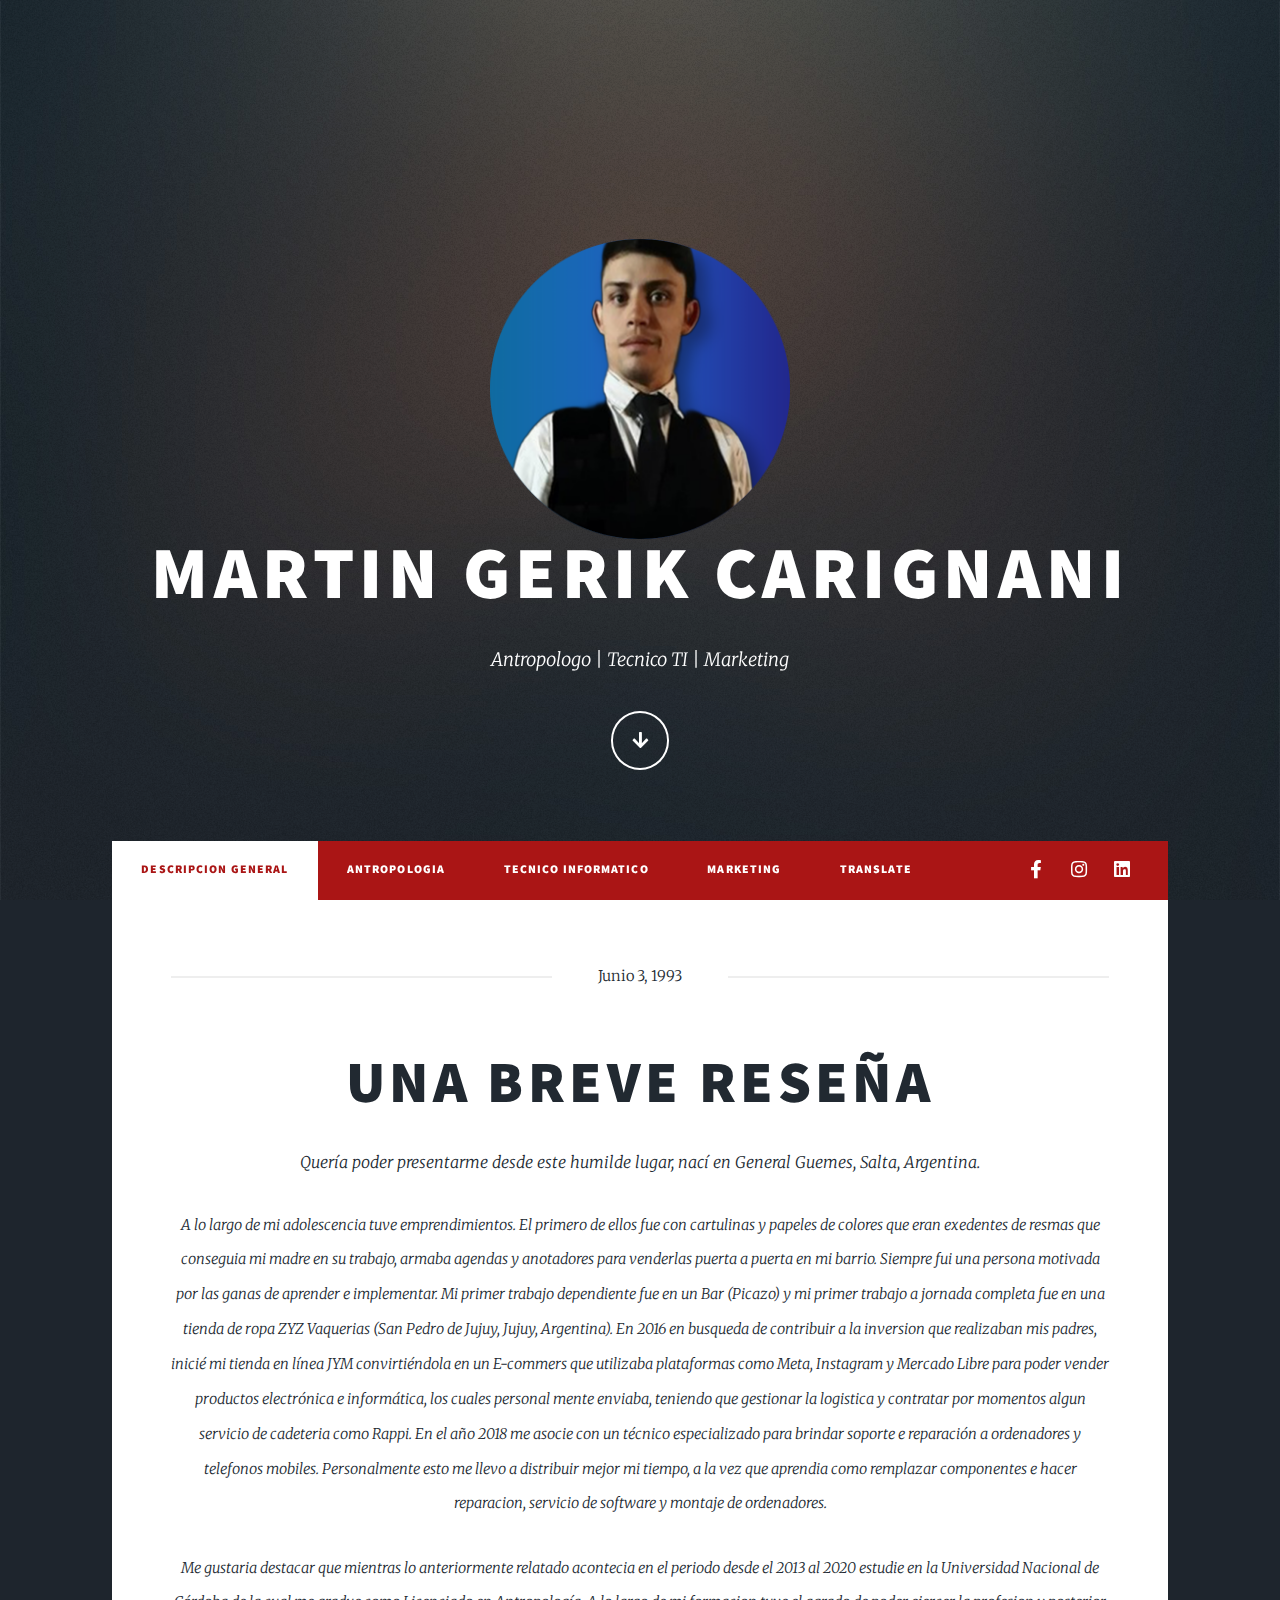
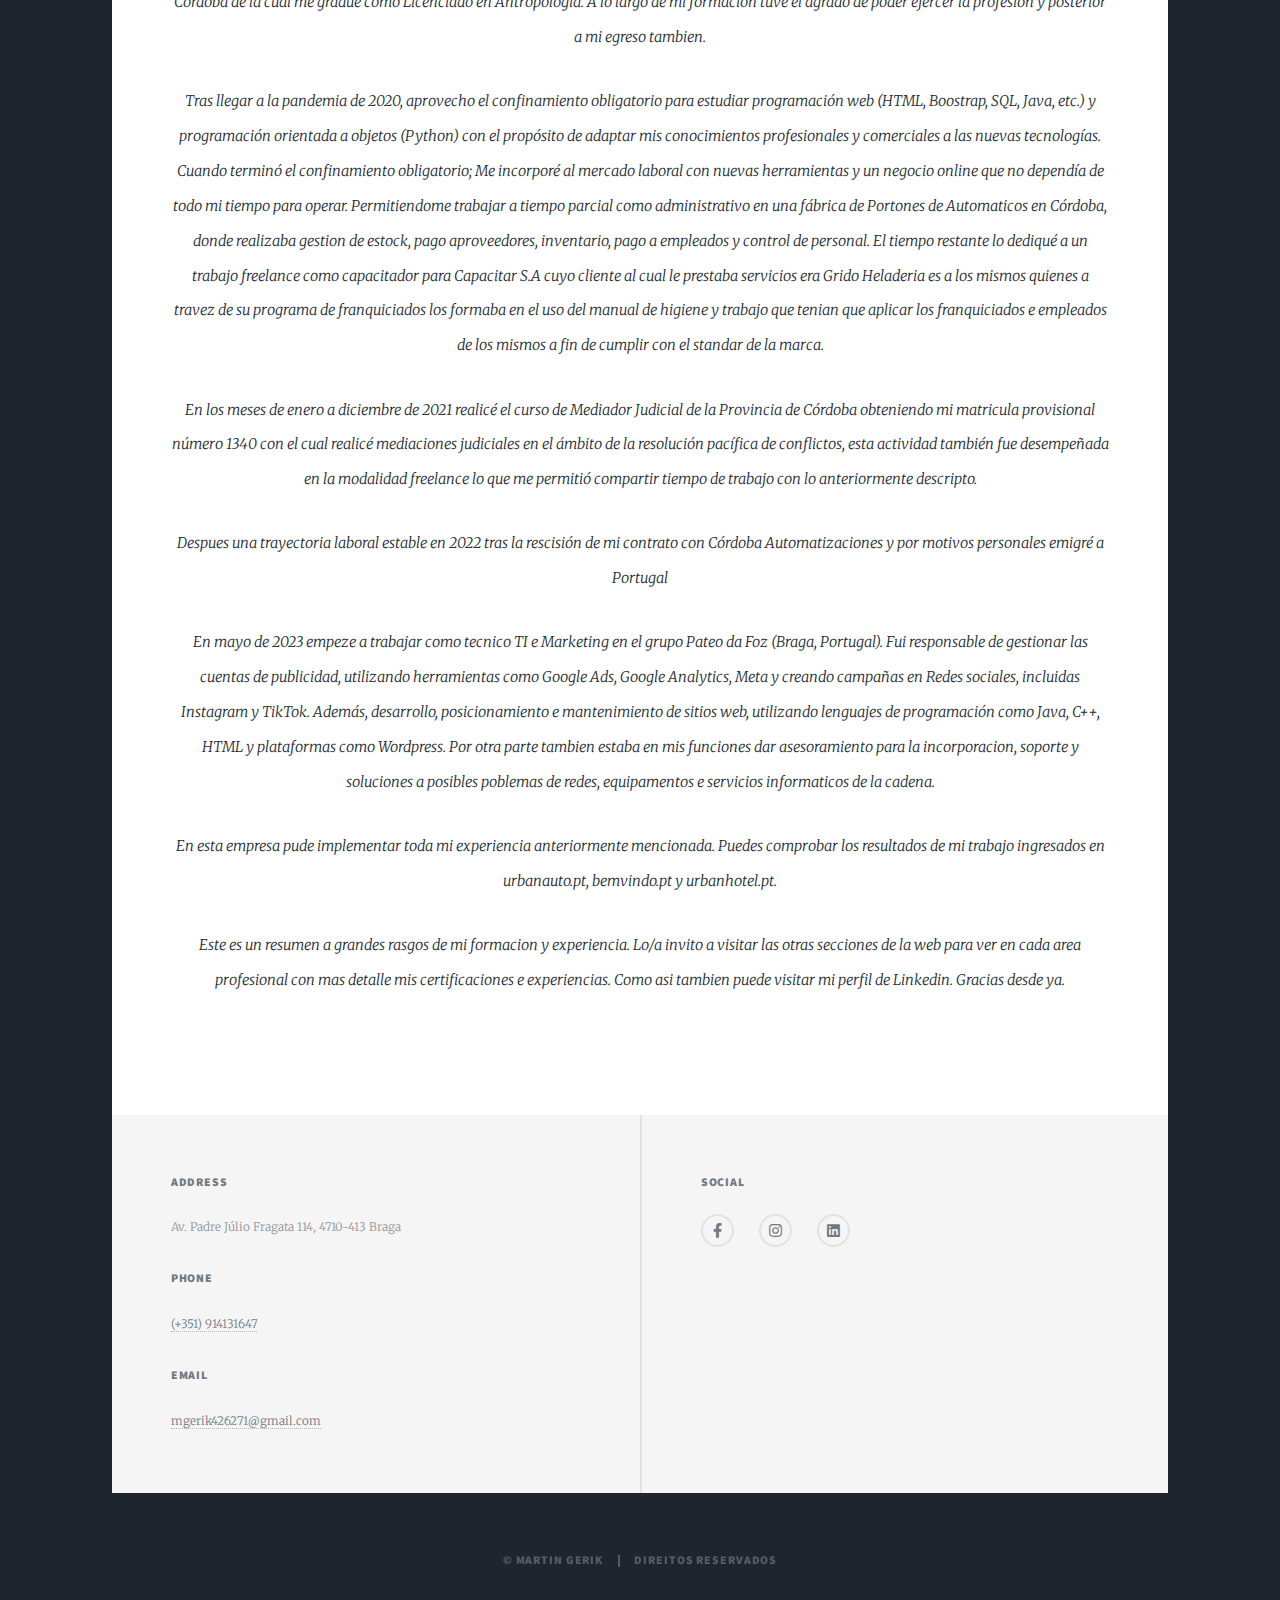
==== commit ad703f75: "Add files via upload" ====
--- a/index.html
+++ b/index.html
@@ -33,6 +33,7 @@
 						<li class="active"><a href="index.html">Descripcion General</a></li>
 						<li><a href="antropologia.html">Antropologia</a></li>
 						<li><a href="informatico.html">Tecnico Informatico</a></li>
+						<li><a href="marketing.html">Marketing</a></li>
 						<li><a class="dropdown-item" href="https://translate.google.com/translate?sl=auto&tl=en&u=https://bemvindo.pt"> Translate</a></li>
 
 					</ul>
@@ -105,4 +106,4 @@
 			<script src="assets/js/main.js"></script>
 
 	</body>
-</html>
+</html>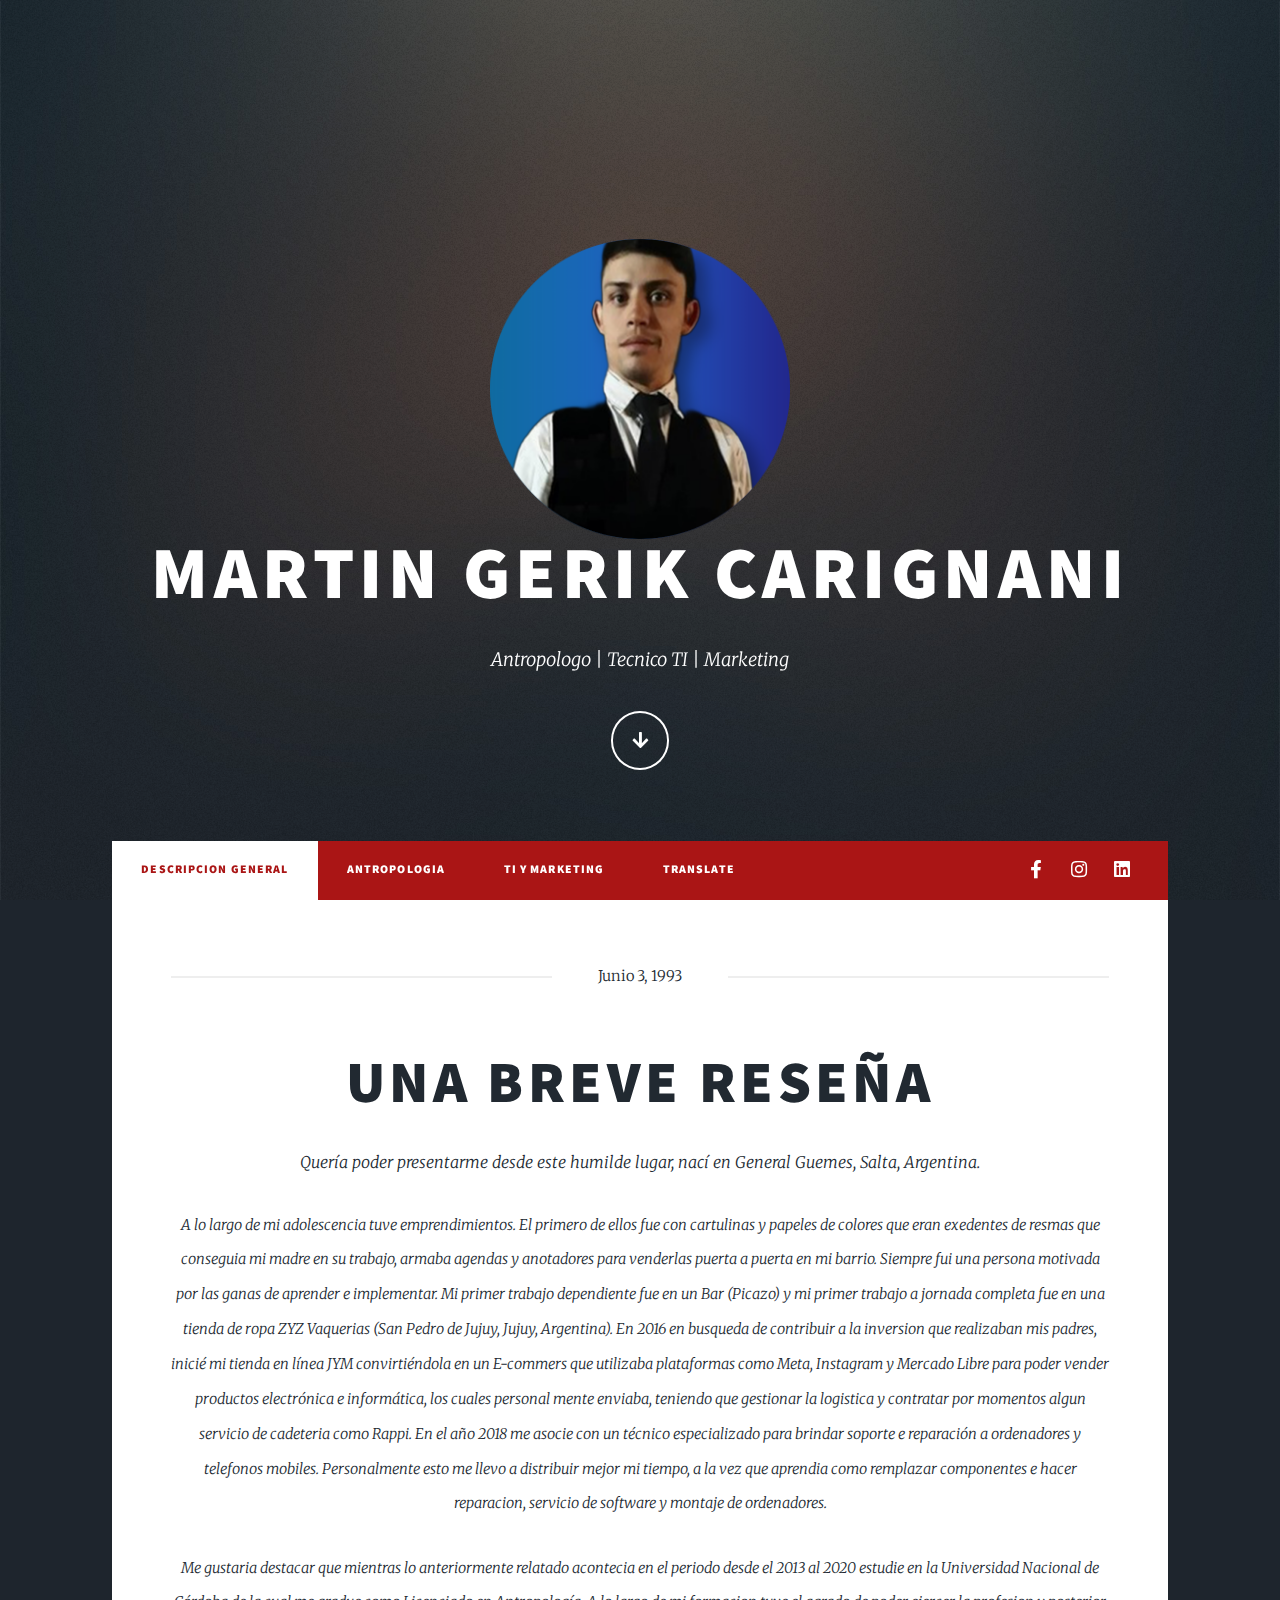
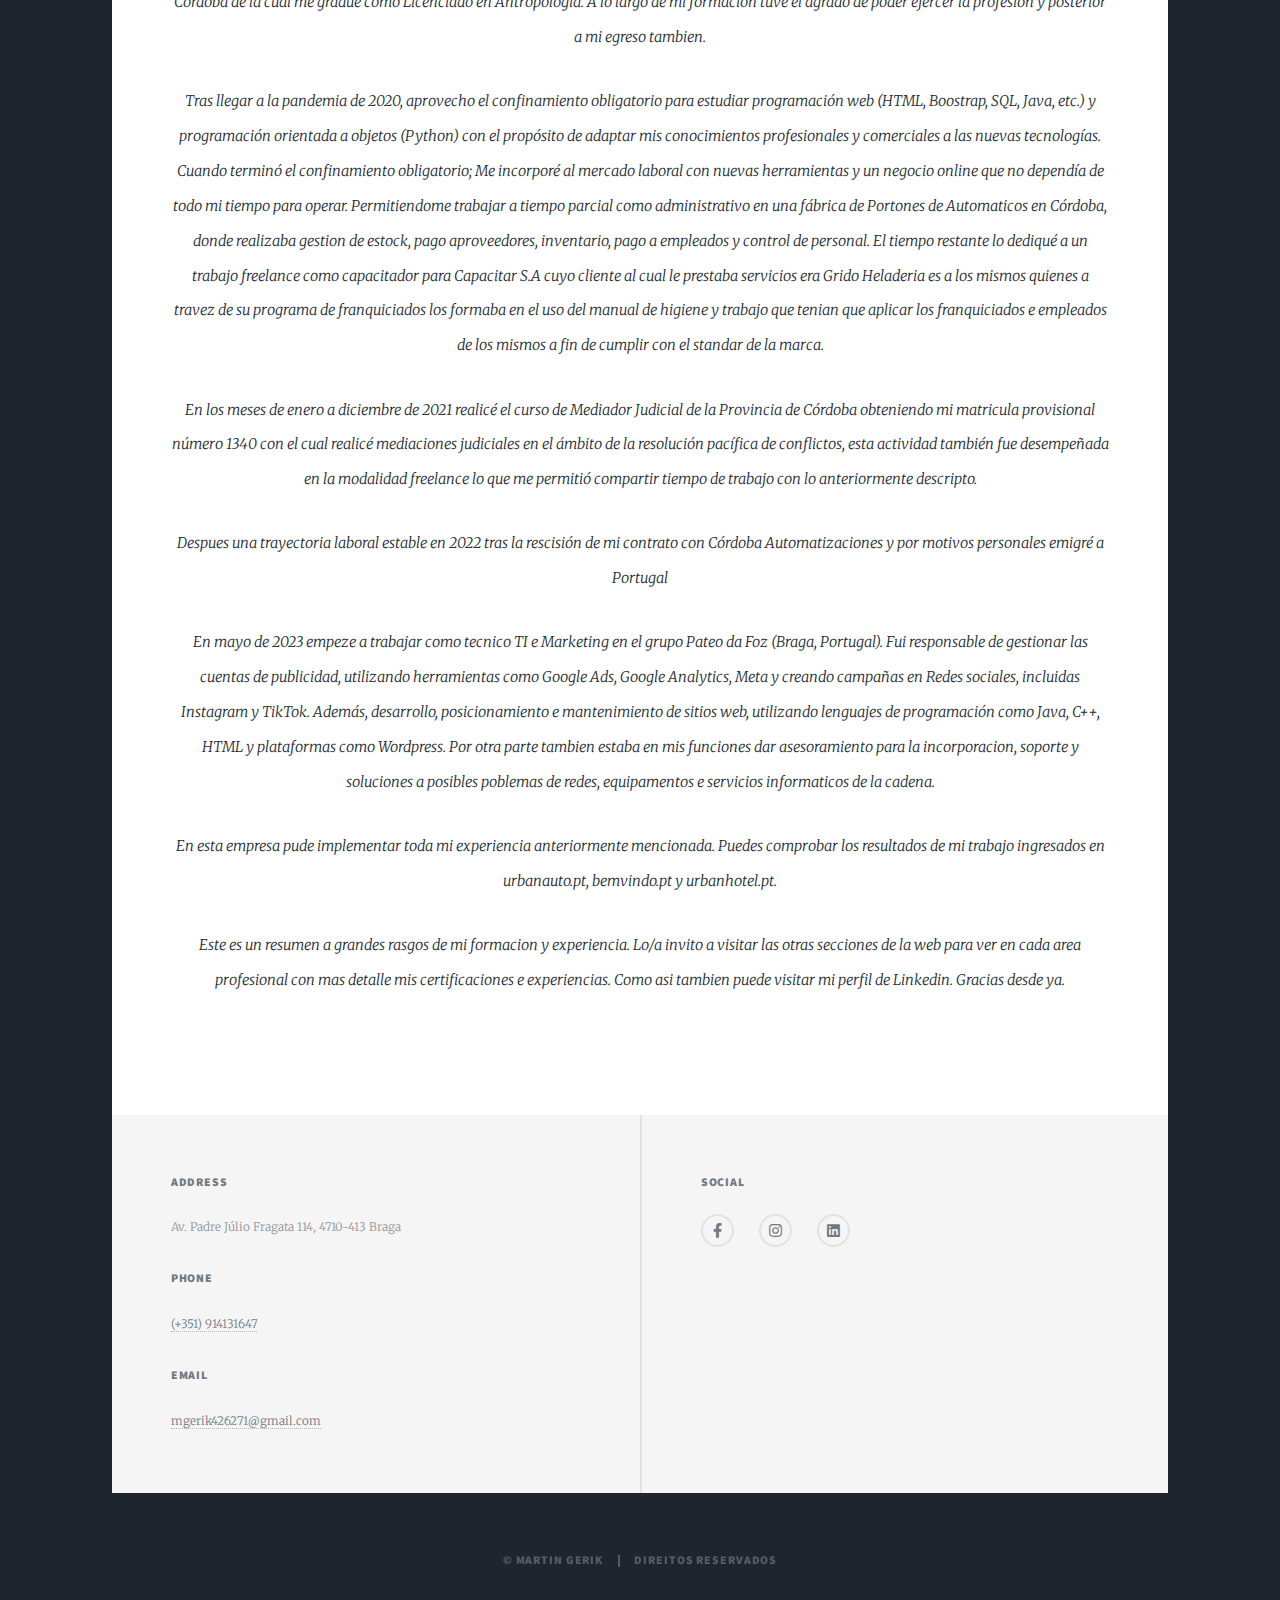
==== commit 70015a65: "Update index.html" ====
--- a/index.html
+++ b/index.html
@@ -32,8 +32,7 @@
 					<ul class="links">
 						<li class="active"><a href="index.html">Descripcion General</a></li>
 						<li><a href="antropologia.html">Antropologia</a></li>
-						<li><a href="informatico.html">Tecnico Informatico</a></li>
-						<li><a href="marketing.html">Marketing</a></li>
+						<li><a href="informatico.html">TI y Marketing</a></li>
 						<li><a class="dropdown-item" href="https://translate.google.com/translate?sl=auto&tl=en&u=https://bemvindo.pt"> Translate</a></li>
 
 					</ul>
@@ -106,4 +105,4 @@
 			<script src="assets/js/main.js"></script>
 
 	</body>
-</html>+</html>
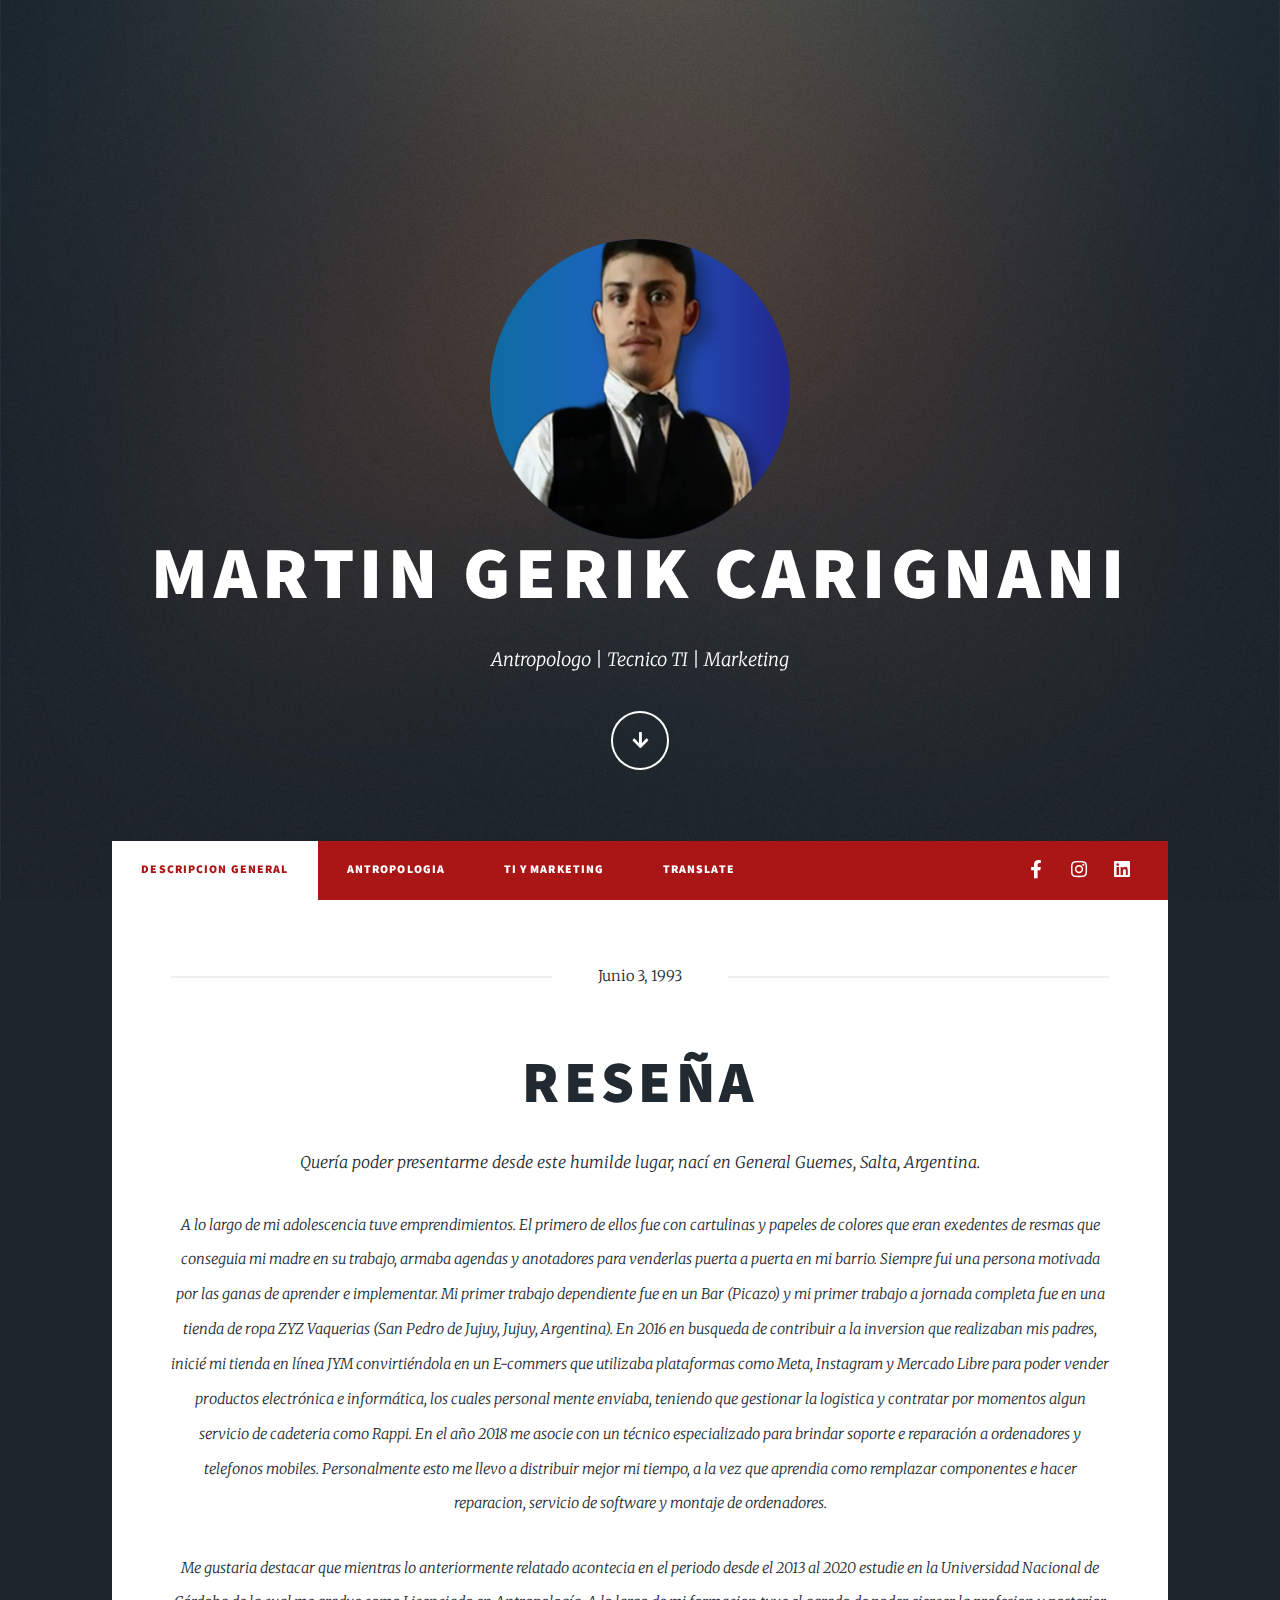
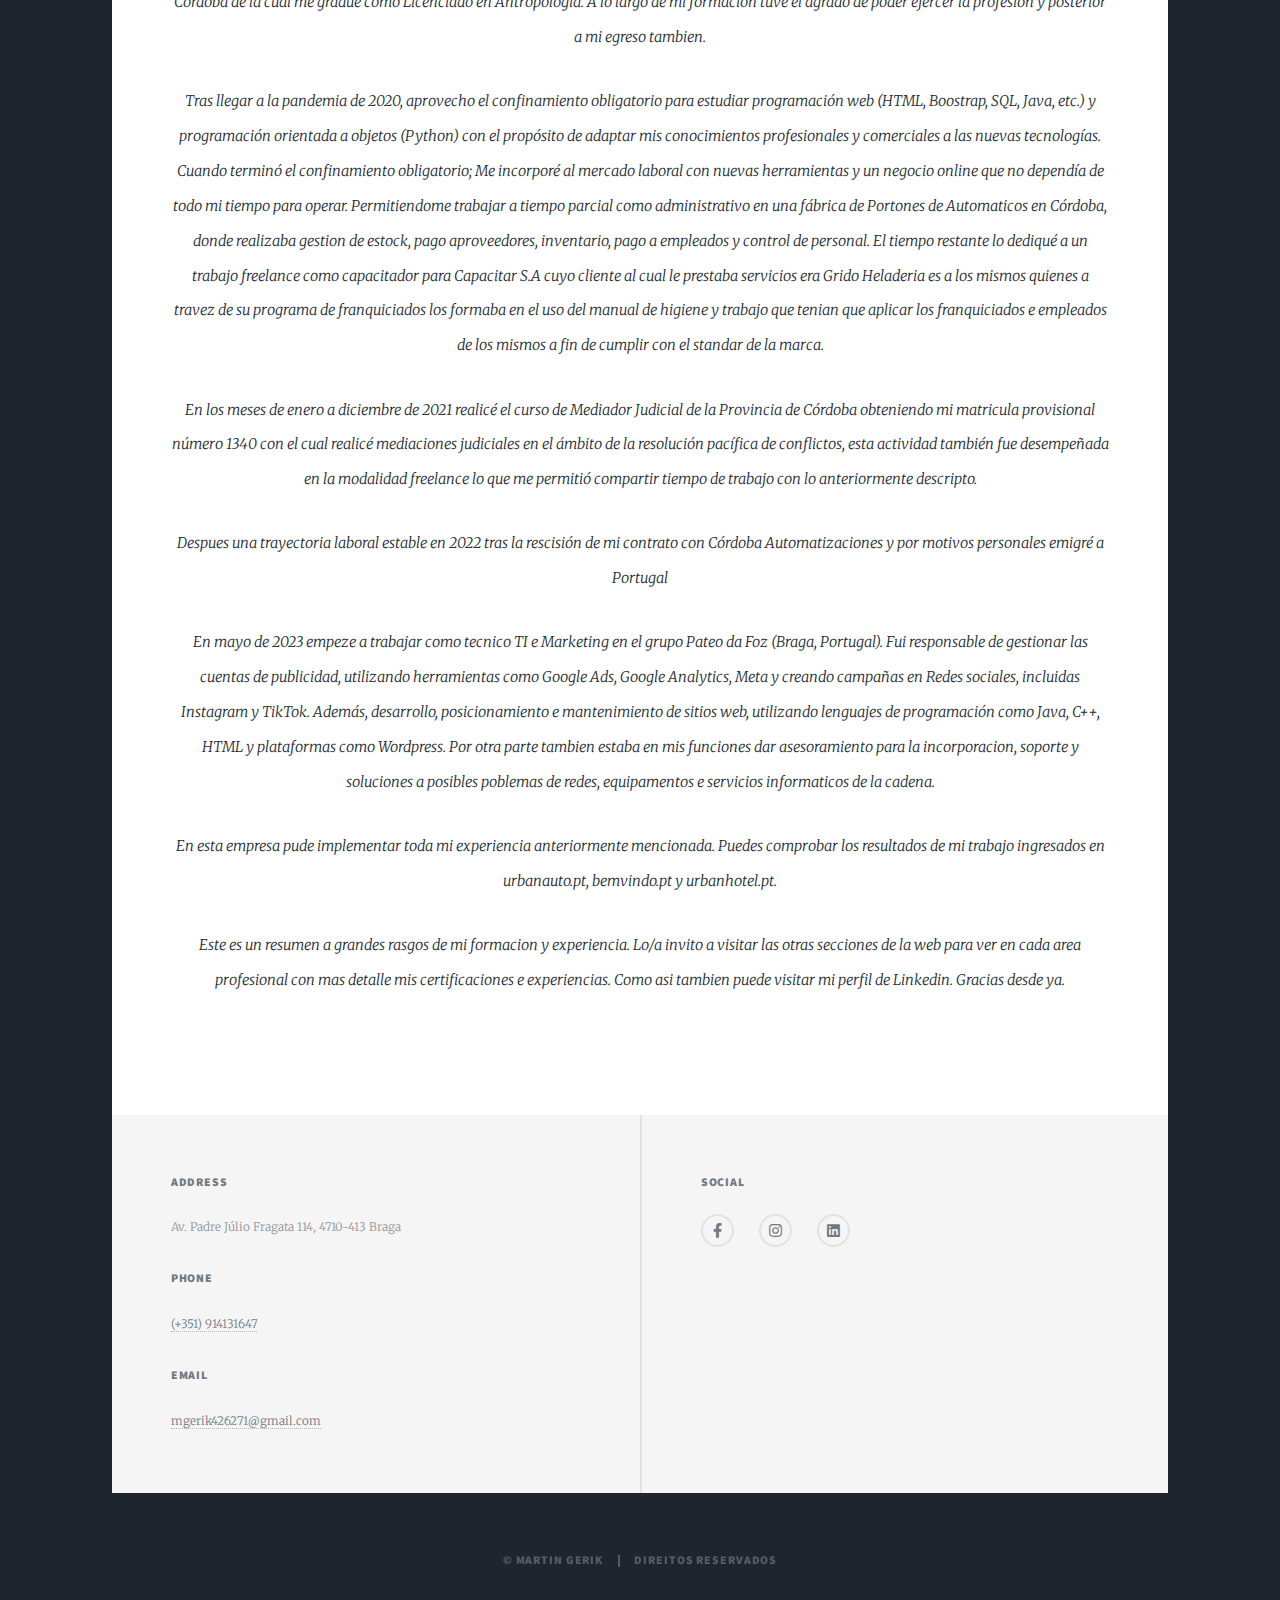
==== commit 2f0cf59b: "Update index.html" ====
--- a/index.html
+++ b/index.html
@@ -33,7 +33,7 @@
 						<li class="active"><a href="index.html">Descripcion General</a></li>
 						<li><a href="antropologia.html">Antropologia</a></li>
 						<li><a href="informatico.html">TI y Marketing</a></li>
-						<li><a class="dropdown-item" href="https://translate.google.com/translate?sl=auto&tl=en&u=https://bemvindo.pt"> Translate</a></li>
+						<li><a class="dropdown-item" href="https://translate.google.com/translate?sl=auto&tl=en&u=https://mgerik.github.io/mgerik/index.html"> Translate</a></li>
 
 					</ul>
 					<ul class="icons">
@@ -50,7 +50,7 @@
 							<section class="post">
 								<header class="major">
 									<span class="date">Junio 3, 1993</span>
-									<h1>Una breve reseña</h1>
+									<h1>Reseña</h1>
 									<p>Quería poder presentarme desde este humilde lugar, nací en General Guemes, Salta, Argentina.</p>
 									<p> A lo largo de mi adolescencia tuve emprendimientos. El primero de ellos fue con cartulinas y papeles de colores que eran exedentes de resmas que conseguia mi madre en su trabajo, armaba agendas y anotadores para venderlas puerta a puerta en mi barrio. Siempre fui una persona motivada por las ganas de aprender e implementar.
 										Mi primer trabajo dependiente fue en un Bar (Picazo)  y mi primer trabajo a jornada completa fue en una tienda de ropa ZYZ Vaquerias (San Pedro de Jujuy, Jujuy, Argentina).
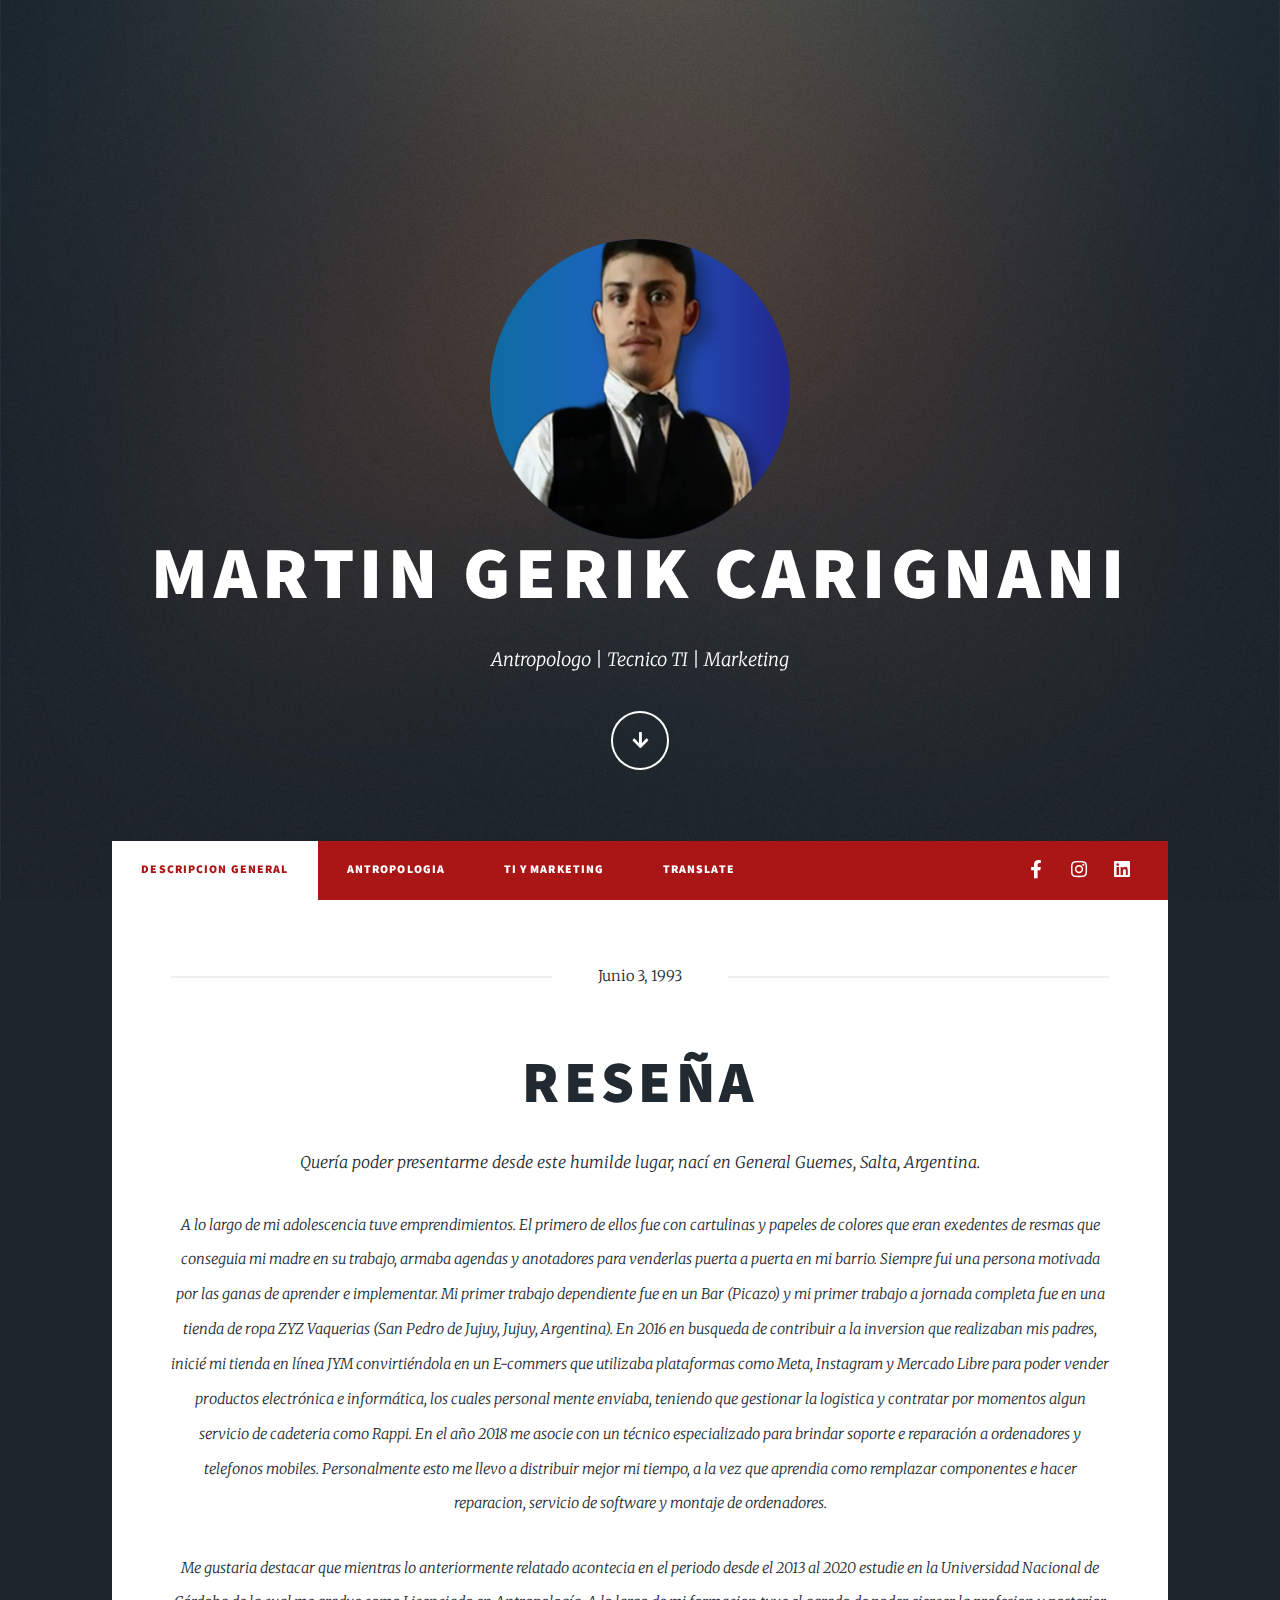
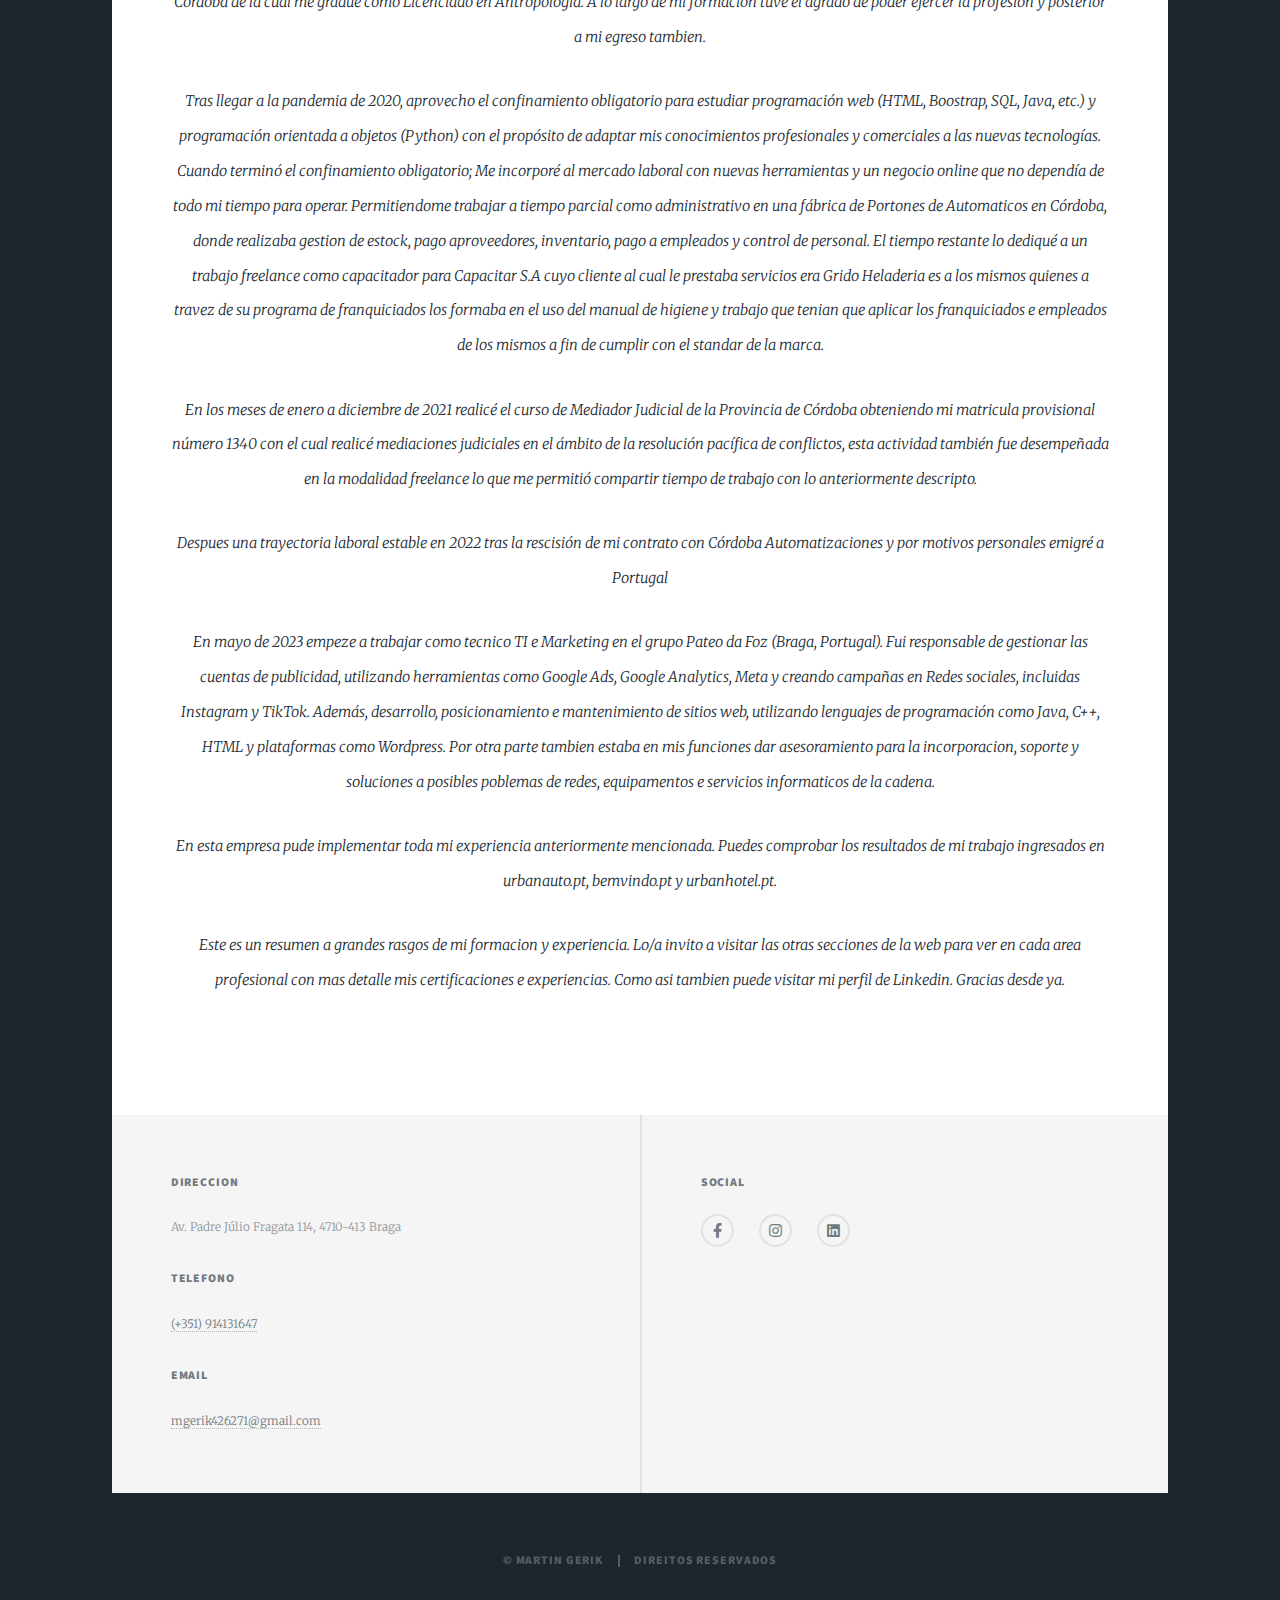
==== commit 9cae254e: "Update index.html" ====
--- a/index.html
+++ b/index.html
@@ -71,9 +71,9 @@
 				<!-- Footer -->
 					<footer id="footer">
 						<section>
-							<h3>Address</h3>
+							<h3>Direccion</h3>
 								<p>Av. Padre Júlio Fragata 114, 4710-413 Braga</p>
-								<h3>Phone</h3>
+								<h3>Telefono</h3>
 								<p><a href="#">(+351) 914131647</a></p>
 								<h3>Email</h3>
 								<p><a href="#">mgerik426271@gmail.com</a></p>
